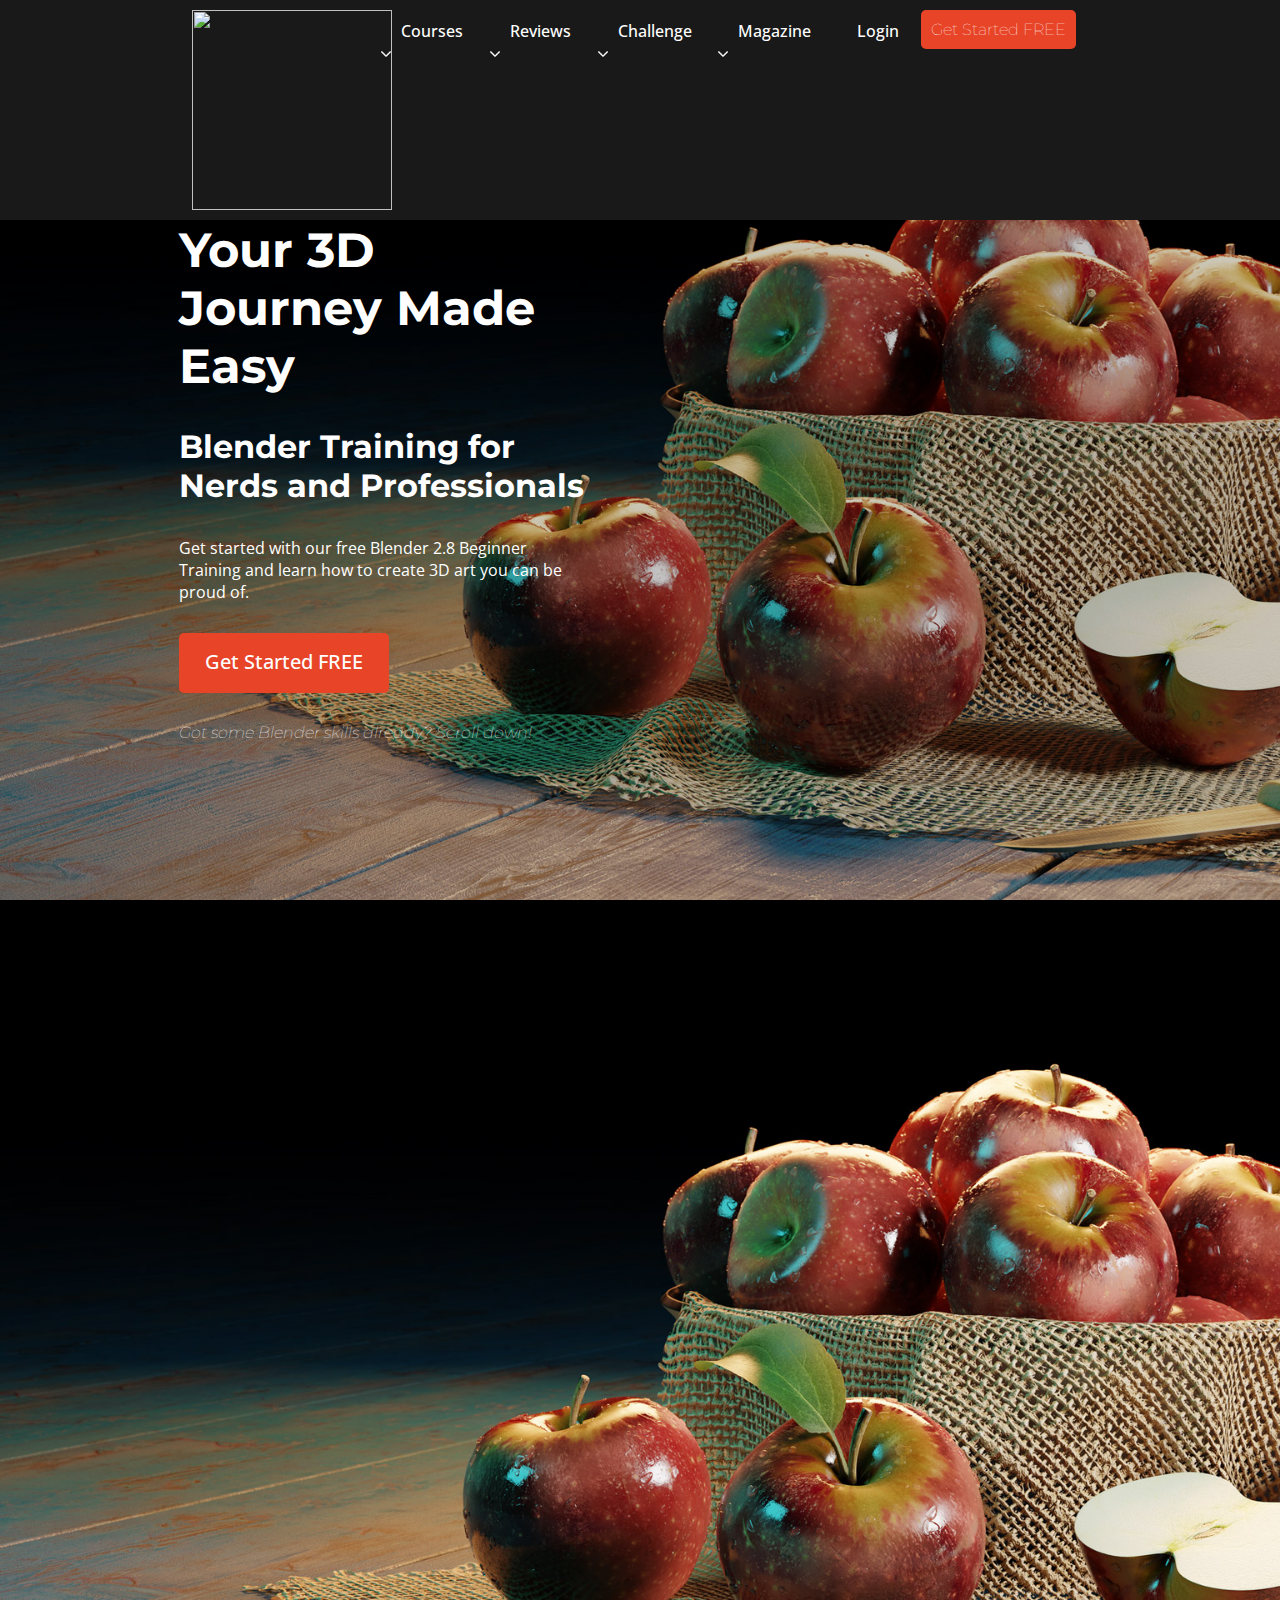
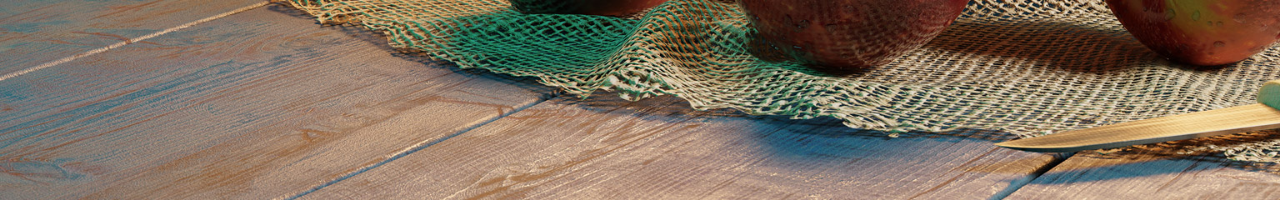
==== index.html @ 48b3b13f "first commit" ====
<html>
    <head>
        <title>webprovjp</title>
        <link href="https://cdn.jsdelivr.net/npm/bootstrap@5.0.0-beta1/dist/css/bootstrap.min.css" rel="stylesheet" integrity="sha384-giJF6kkoqNQ00vy+HMDP7azOuL0xtbfIcaT9wjKHr8RbDVddVHyTfAAsrekwKmP1" crossorigin="anonymous">
        <!-- <link rel="stylesheet" href="path/to/font-awesome/css/font-awesome.min.css"> -->
        <link href="https://fonts.googleapis.com/css2?family=Montserrat:wght@700&display=swap" rel="stylesheet">
        <link rel="stylesheet" href="https://cdnjs.cloudflare.com/ajax/libs/font-awesome/5.15.1/css/all.min.css" integrity="sha512-+4zCK9k+qNFUR5X+cKL9EIR+ZOhtIloNl9GIKS57V1MyNsYpYcUrUeQc9vNfzsWfV28IaLL3i96P9sdNyeRssA==" crossorigin="anonymous" />
        
        <link rel="preconnect" href="https://fonts.gstatic.com">
        <link href="https://fonts.googleapis.com/css2?family=Open+Sans&display=swap" rel="stylesheet">
        <link rel="stylesheet" href="/styles/nav.css">
        <link rel="stylesheet" href="/styles/session.css">

        <link rel="stylesheet" href="/styles/session1.css">
        <link rel="stylesheet" href="/styles/session2.css">
        <link rel="stylesheet" href="/styles/session3.css">
        <link rel="stylesheet" href="/styles/session4.css">
        <link rel="stylesheet" href="/styles/session5.css">
        <link rel="stylesheet" href="/styles/session6.css">
        <link rel="stylesheet" href="/styles/session7.css">
        <link rel="stylesheet" href="/styles/footer.css">
    </head>
    <body>
        <div class="root">
            <div class="root-nav">
                <div class="nav">
                    <div class="nav-left">
                        <a class="logo-link">
                            <img class="logo-img" src="https://cgboost.com/wp-content/uploads/2019/01/cropped-190106_CGBoost_CI_logo_color.png" /> 
                        </a>
                    </div>
                    <div class="nav-middle">
                        <div class="menu">
                            <ul class="menu-list">
                                <li>
                                    <a>
                                        <span>Courses</span>
                                        <span>
                                            <img class="down-arrow-img" src ="./image/down-arrow.png" />
                                        </span>
                                    </a>
                                    <ul class="sub-menu">
                                        <li><a>All Courses</a></li>
                                        <li><a>Free Blender Beginners Course</a></li>
                                        <li><a>Blender Launch Pad</a></li>
                                        <li><a>Substance Painter Launch Pad</a></li>
                                        <li><a>Master 3D Sculping in Blender</a></li>
                                        <li><a>CG Career Booster</a></li>
                                        <li><a>Friends of CG Boost</a></li>
                                    </ul>
                                </li>
                                <li>
                                    <a>
                                        <span>Reviews</span>
                                        <img class="down-arrow-img" src ="./image/down-arrow.png" />
                                    </a>
                                    <ul class="sub-menu">
                                        <li><a>Testimonials</a></li>
                                        <li><a>Student Results</a></li>
                                    </ul>
                                </li>
                                <li>
                                    <a>
                                        <span>Challenge </span>
                                        <img class="down-arrow-img" src ="./image/down-arrow.png" />
                                    </a>
                                    <ul class="sub-menu">
                                        <li><a>Now Live!</a></li>
                                        <li><a>All Challenges</a></li>
                                        <li><a>Hall of Fame</a></li>
                                    </ul>
                                </li>
                                <li>
                                    <a>
                                        <span>Magazine</span>
                                        <img class="down-arrow-img" src ="./image/down-arrow.png" />
                                    </a>
                                    <ul class="sub-menu">
                                        <li><a>Tutorials</a></li>
                                        <li><a>Reviews</a></li>
                                        <li><a>Interviews</a></li>
                                        <li><a>Advice</a></li>
                                        <li><a>News</a></li>
                                    </ul>
                                </li>
                                <li>
                                    <a>Login</a>
                                </li>
                            </ul>
                        </div>
                    </div>
                    <div class="nav-right">
                        <div>
                            <a class="nav-right-txt">Get Started FREE</a>
                        </div>
                    </div>
                </div>
            </div>
            <div class="tempSpace"></div>
            <div class="session1">
                <div class="background-session"></div>
                <div class="session-container">
                    <div class="content content-left">
                        <div class="content-title">
                            <h1 class="content-text">Your 3D Journey Made Easy</h1>
                            <h3 class="content-text">Blender Training for Nerds and Professionals</h3>
                        </div>
                        
                        <div class="content-description">
                            <p>
                                Get started with our free Blender 2.8 Beginner Training and learn how to create 3D art you can be proud of.
                            </p>
                        </div>
                        <div class="content-button">
                            <div class="background-button">
                                <p>Get Started FREE</p>
                            </div>
                        </div>
                        <div>
                            <p style="color:white"><em>Got some Blender skills already? Scroll down!</em></p>
                           
                        </div>
                    </div>
                    <div class="content content-right"></div>
                </div>
                <div class="element-scroll-down">
                    <div>
                        <a href="#session-to-link">
                            <i class="fa fa-angle-double-down" aria-hidden="true"></i>
                        </a>
                    </div>
                </div>

             





            </div>
            <div class="session1" id="session-to-link">
                
            </div>
            <div class="session3">
                
            </div>
            <div class="session4">
                
            </div>
            <div class="session5">
                
            </div>
            <div class="session6">
                
            </div>
            <div class="session7">
                
            </div>
            <div class="footer">

            </div>
        </div>
    </body>
</html>
---- styles/nav.css ----
body {
    background: black;
    font-family: "Montserrat", sans-serif;
    font-weight: 100;
    margin: 0;
    padding: 0;
}
*, ::after, ::before {
    box-sizing: unset;
}
.root-nav{
    position: fixed;
    width: 100%;
    background: #191919;
    z-index: 2;

}
.nav {
    padding: 10px 100px;
    display: flex;
    width: 70%;
    margin: auto;
    position: sticky;
    left: 0;
    top: 0;
    background: #191919;
}
.nav-left {
    width: 20%;
}
.nav-middle {
    width: 60%;
}
.nav-right {
    padding-top: 10px;
    width: 20%;
    color: #ffffff;
    text-align: center;
}
.menu-list {
    position: relative;
    padding: 0;
    width: 100%;
    line-height: normal;
    display: flex;
    -webkit-tap-highlight-color: rgba(0,0,0,0);
    margin: 10px;
    justify-content: center;
}
.menu-list > li {
    list-style: none;
    margin: 0;
    padding: 0;
    -webkit-tap-highlight-color: rgba(0,0,0,0);
    
}
.menu-list > li > a {
    font-family: 'Open Sans', sans-serif;
    color: #ffffff !important;
    padding: 10px 20px;
    font-size: 16px;
    font-weight: 500;
    justify-content: center;
}
.sub-menu {
    visibility: hidden;
    transition: visibility 0s, opacity .6s linear;
    /* display: none; */
    opacity: 0;
    position: absolute;
    padding: 0;
    margin-top: 9px;
    background: white;
}
.menu-list > li:hover > a {
    
    transition:  .6s;
    background: #E84427;
    cursor: pointer;
}
.menu-list >li:hover > .sub-menu {
    visibility: visible;
    opacity: 1;
    /* display: block; */
}
.sub-menu > li {
    list-style: none;
    margin: 0;
    padding: 0;
}
.sub-menu > li > a {
    padding: 20px;
    font-size: 16px;
    font-weight: 100;
    color: #191919;
    line-height: 40px;
}
.sub-menu > li:hover {
    background: #E84427;
    cursor: pointer;
    transition: .6s;
}
.logo-img {
    width: 200px;
}
.down-arrow-img {
    width: 10px;
    height: 10px;
}
.nav-right-txt {
    padding: 10px;
    background: #E84427;
    text-decoration: unset;
    border-radius: 5px;
    color: white;
}
---- styles/session.css ----
.session-container{
    height: 100%;
    width: 80%;
    margin: auto;
    display: flex;
}
.content{
    width: 40%;
    height: 80%;
    margin: auto;
    
    /* background-color: red;
    border: black solid 1px; */
}
.content-text{
    color: white;
    text-align: left;
}
.content-title{
    margin-top: 10%;
}
.content-title h1 {
    font-size: 3em;
    font-weight: bold;
    font-family: "Montserrat", sans-serif;

}
.content-title h3 {
    font-size: 2em;
    /* font-weight: 900; */
    font-family: "Montserrat", sans-serif;
}
.content-description{
    color: white;
    font-family: 'Open Sans', sans-serif;
    font-weight: 400;
}
.content-left{
    height: 60%;
    margin: auto;
    z-index: 1;
}
.content-button .background-button{
    background-color: #e84427;
    width: 200px;
    height: 50px;
    border-radius: 5px;
    margin: 30px 0;
    cursor: pointer;
    
    padding: 5px;
}
.content-button .background-button p{
    text-align: center;
    color: white;
    font-family: 'Open Sans', sans-serif;
    font-weight: 500;
    margin: auto;
    padding: 10px;
    font-size: 20px;
}
.content-description{
    margin: 20px 0;
}
.content-button .background-button:hover{
    background-color: white;
    transition: .5s ease;
}
.content-button .background-button:hover p{
    color: black;
    transition: .5s ease;
}
.element-scroll-down{
    /* background-color: black; */
    height: 60px;
    width: 100%;
    position: absolute;
    bottom: 0;
    /* /* margin: auto; */
}
.element-scroll-down div{
  
    width: 40px;
    margin: auto;
}
.element-scroll-down div a{
  
    display: block;
    font-size: 40;
    text-align: center;
}
.element-scroll-down div a i{
    color: rgb(187, 187, 187);
}
.element-scroll-down div a:hover i{
    color: rgb(129, 129, 129);
    transition: ease .2s;
    transform: scale(1.3);
}
---- styles/session1.css ----
.session1 {
    position: relative;
    margin: 0;
    padding: 0;
    width: 100%;
    height: 100%;
    background-image: url("../image/apples.jpg");
    background-size: cover ;
    background-position: center;
}
.background-session{
    position: absolute;
    width: 100%;
    height: 100%;
    /* background-image: url("../image/apples.jpg"); */
    background-color: black;
    opacity: 0.2;
}
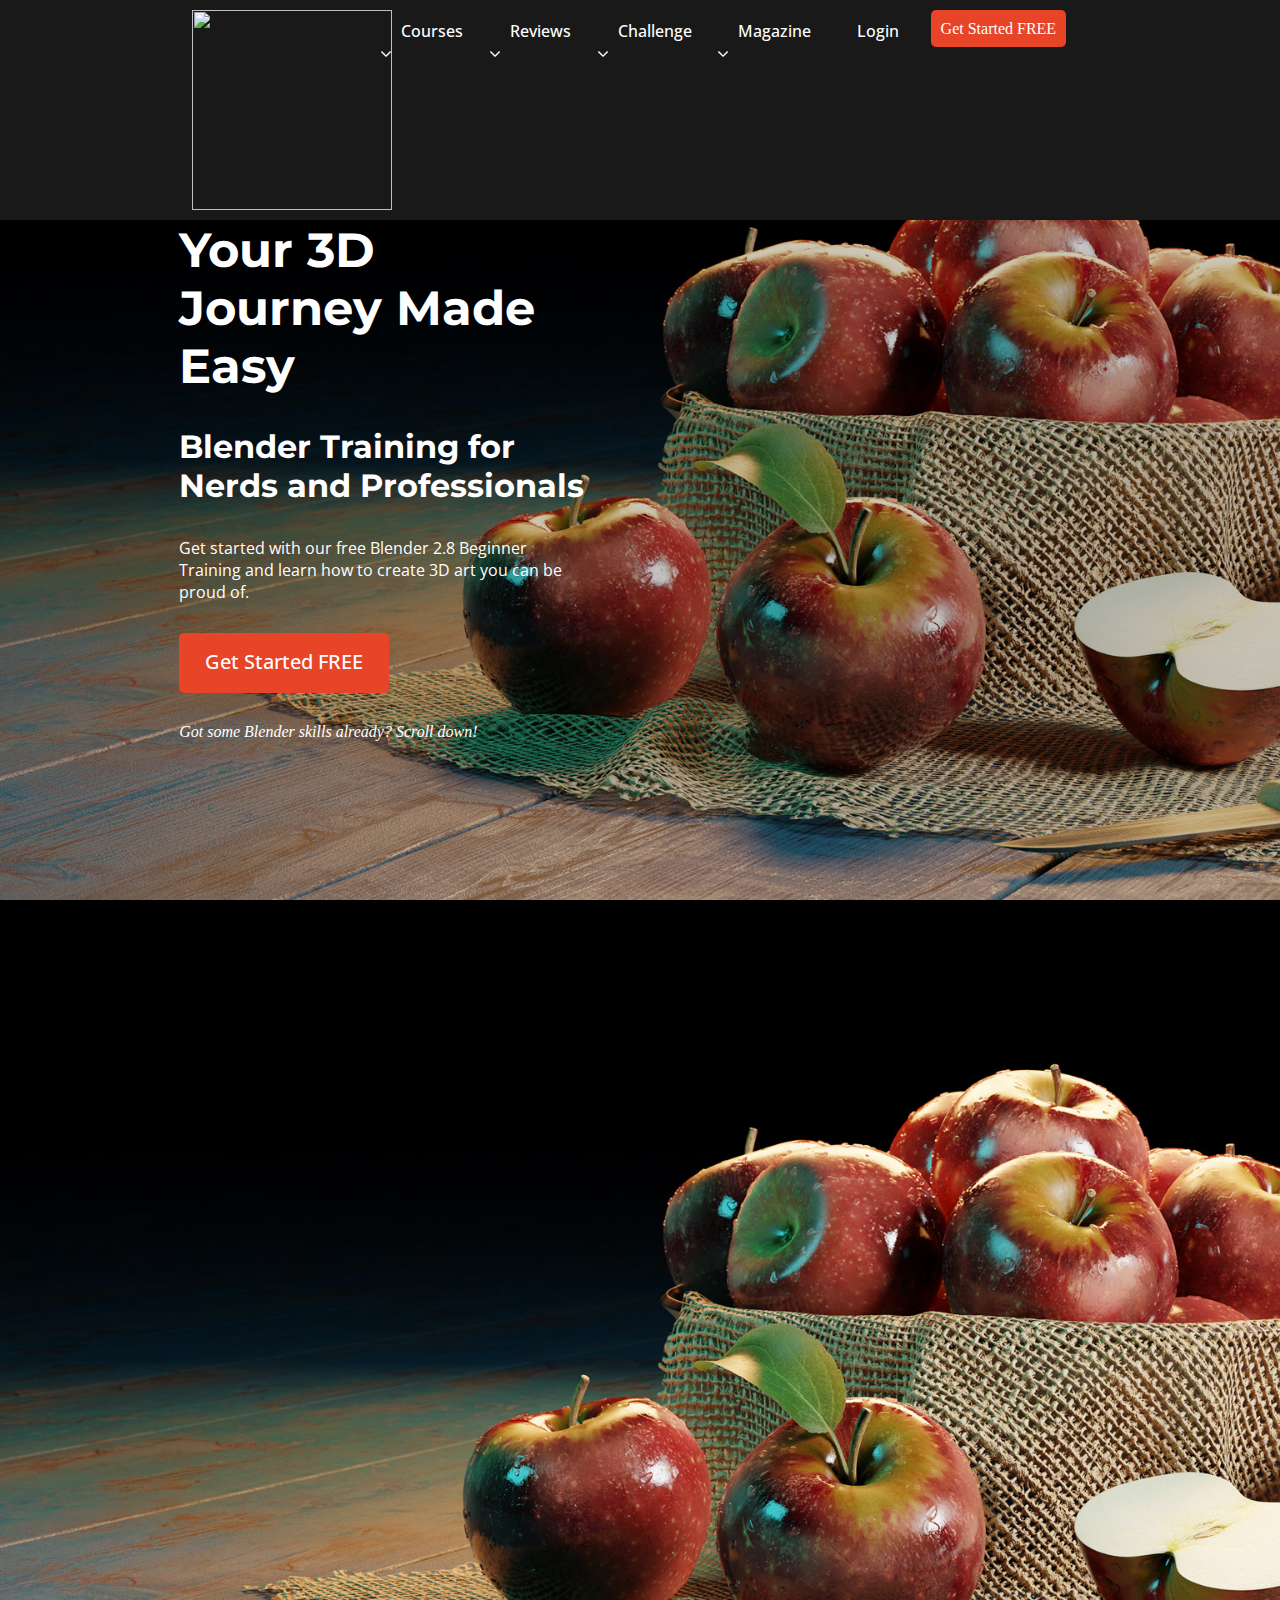
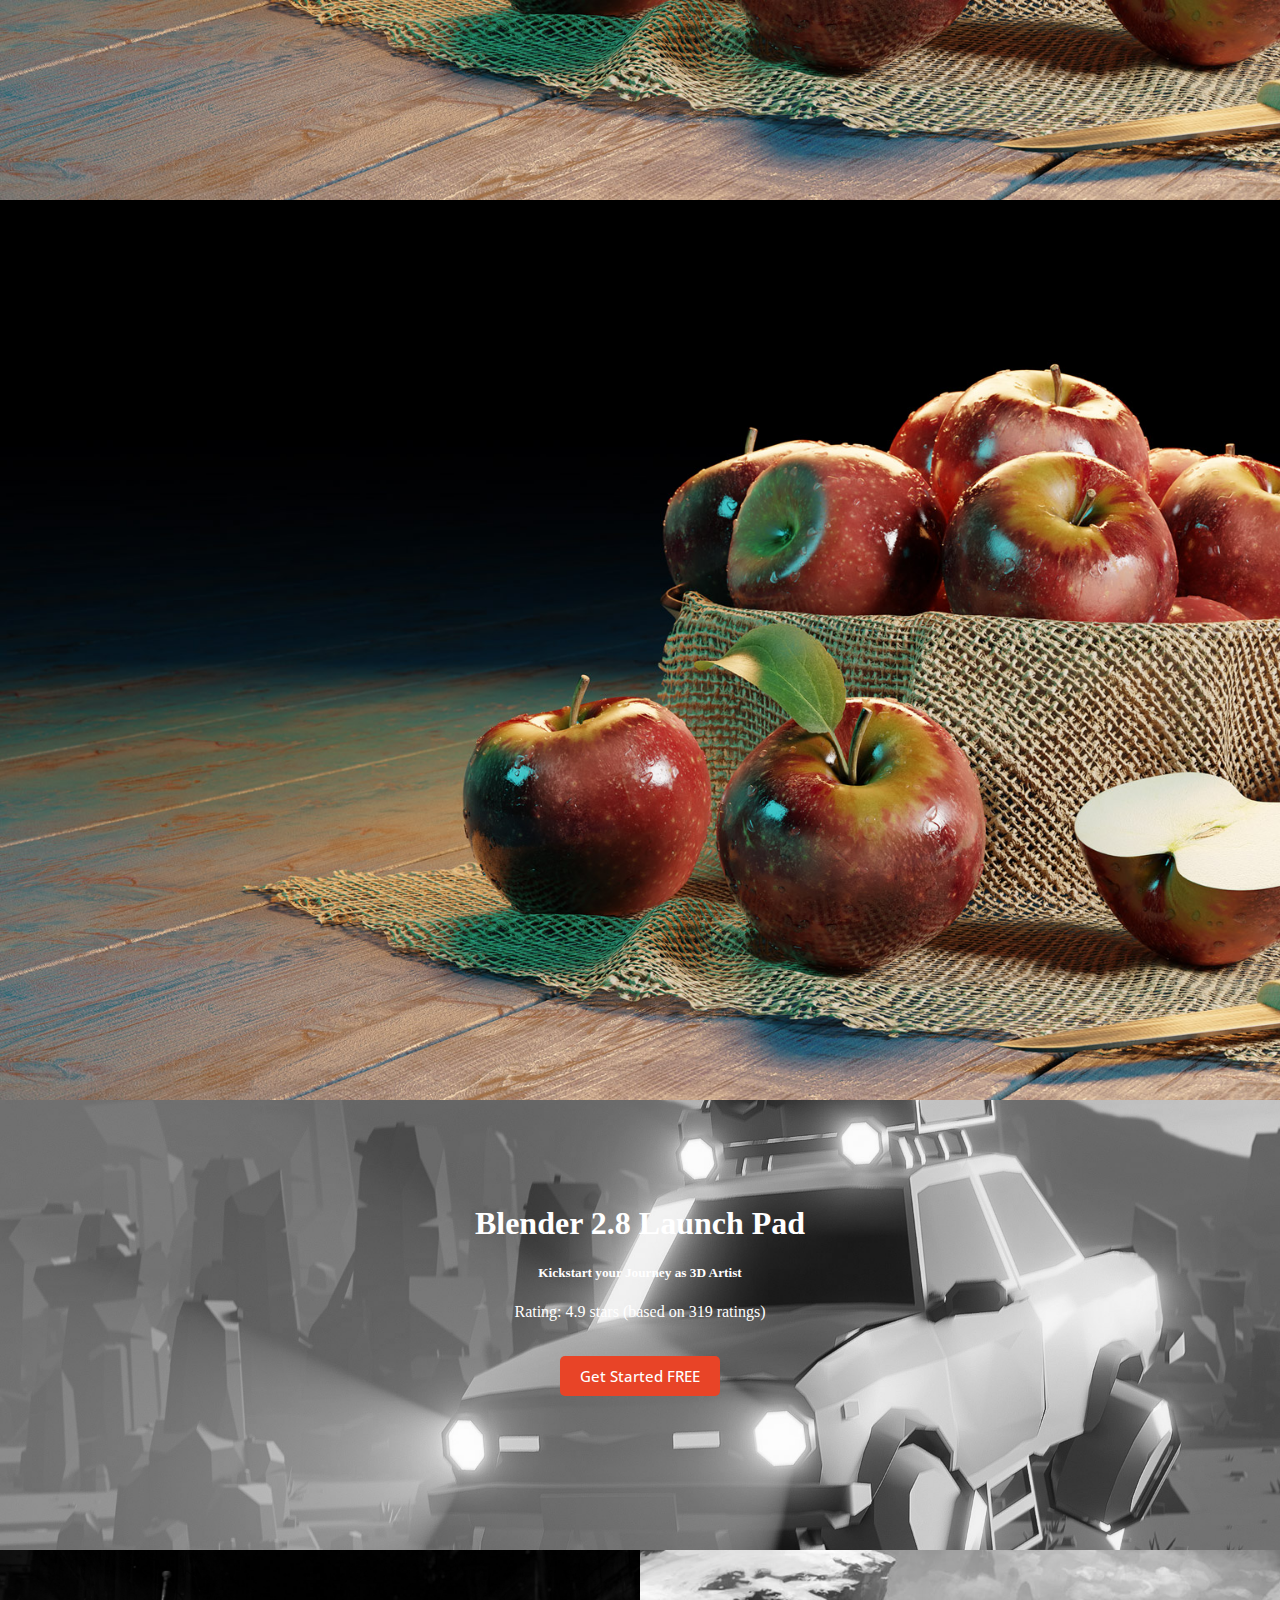
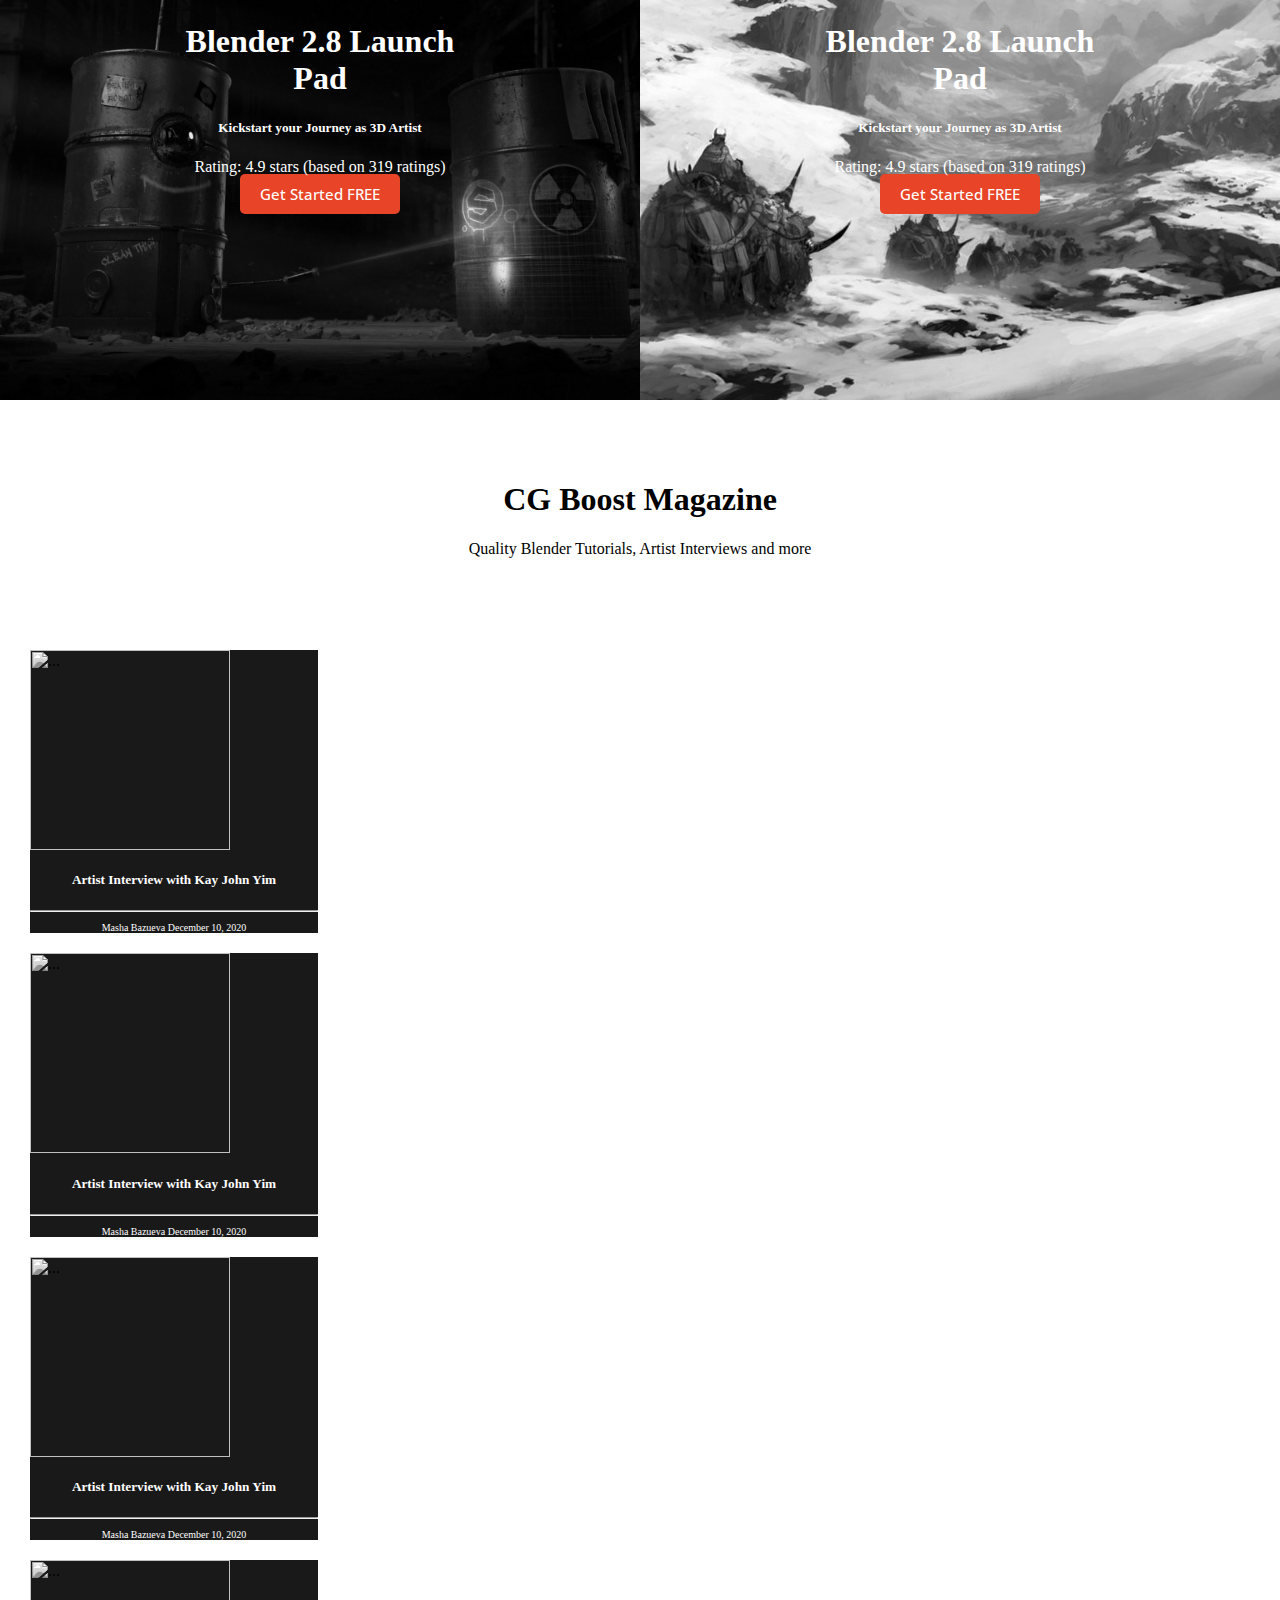
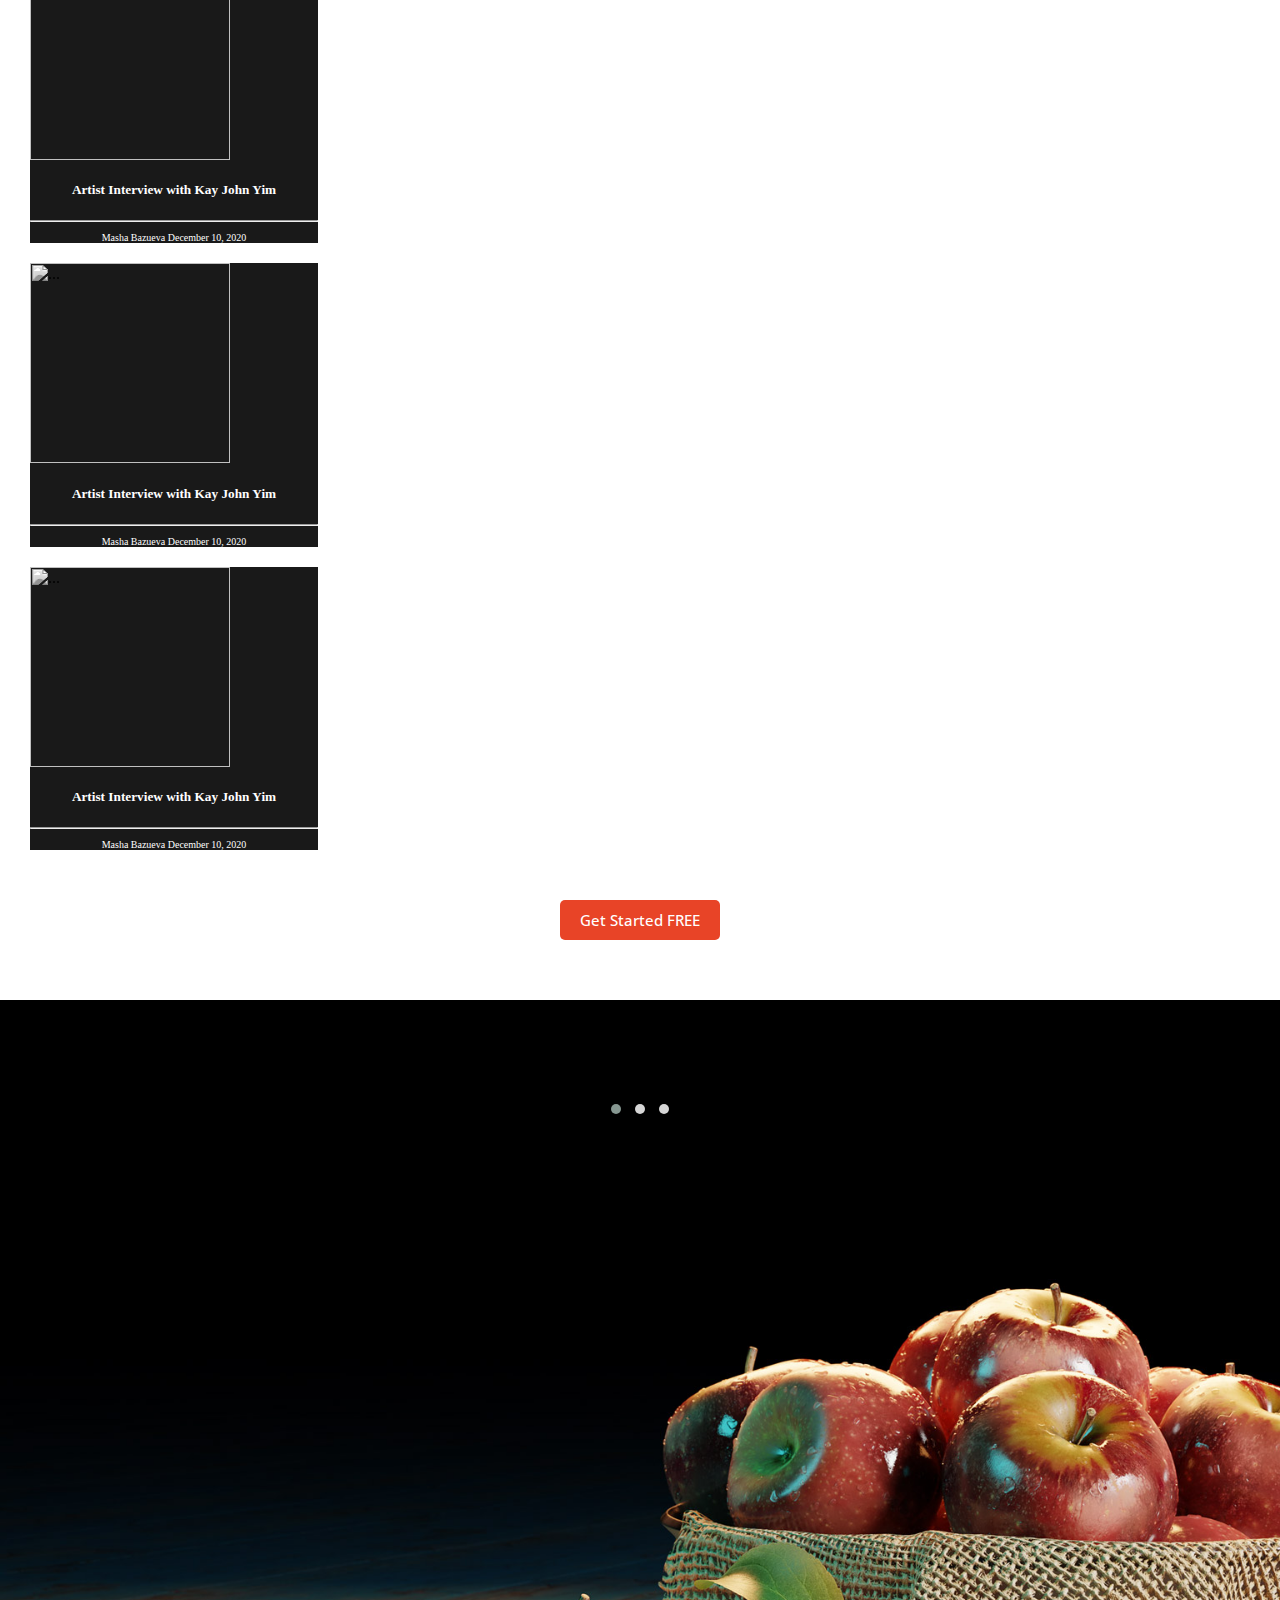
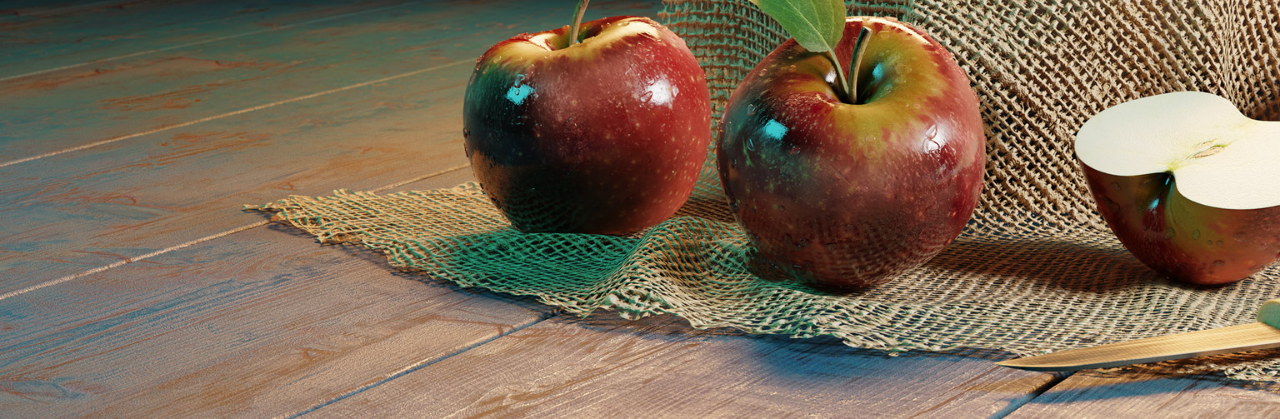
==== commit f07ea9b1: "ss4 5" ====
--- a/index.html
+++ b/index.html
@@ -8,6 +8,11 @@
         
         <link rel="preconnect" href="https://fonts.gstatic.com">
         <link href="https://fonts.googleapis.com/css2?family=Open+Sans&display=swap" rel="stylesheet">
+        
+        <!-- <link rel="stylesheet" href="./owlcarousel/owl.carousel.min.css"> -->
+        <!-- <link rel="stylesheet" href="./owlcarousel/owl.theme.default.min.css"> -->
+        <link rel="stylesheet" href="https://cdnjs.cloudflare.com/ajax/libs/OwlCarousel2/2.3.4/assets/owl.carousel.css" integrity="sha512-UTNP5BXLIptsaj5WdKFrkFov94lDx+eBvbKyoe1YAfjeRPC+gT5kyZ10kOHCfNZqEui1sxmqvodNUx3KbuYI/A==" crossorigin="anonymous" />
+        <link rel="stylesheet" href="https://cdnjs.cloudflare.com/ajax/libs/OwlCarousel2/2.3.4/assets/owl.theme.default.css" integrity="sha512-OTcub78R3msOCtY3Tc6FzeDJ8N9qvQn1Ph49ou13xgA9VsH9+LRxoFU6EqLhW4+PKRfU+/HReXmSZXHEkpYoOA==" crossorigin="anonymous" />
         <link rel="stylesheet" href="/styles/nav.css">
         <link rel="stylesheet" href="/styles/session.css">
 
@@ -130,35 +135,211 @@
                         </a>
                     </div>
                 </div>
-
-             
-
-
-
-
-
-            </div>
+            </div>
+          </div>
             <div class="session1" id="session-to-link">
                 
             </div>
-            <div class="session3">
+            <div class="session1">
                 
             </div>
             <div class="session4">
+                <div class="session4-one">
+                    <div class="content-session4">
+                        <div class="child session4-content">
+                            <div class="session4-background session4-background-one"></div>
+                            <div class="box-content-session4">
+                                <div class="session4-container">
+                                    <div class="session4-text">
+                                        <h1>Blender 2.8 Launch Pad</h1>
+                                        <h5>Kickstart your Journey as 3D Artist</h5>
+                                        <p>Rating:  4.9 stars (based on 319 ratings)</p>
+                                    </div>
+                                    <div class="content-button session4-button">
+                                        <div class="background-button">
+                                            <p>Get Started FREE</p>
+                                        </div>
+                                    </div>
+                                </div>
+                            </div>
+                        </div>
+                    </div>
+                </div>
+                <div class="session4-two">
+                    <div class="session4-two-content session4-two-left">
+                        <div class="content-session4">
+                            <div class="child session4-content">
+                                <div class="session4-background session4-background-two"></div>
+                                <div class="box-content-session4">
+                                    <div class="session4-container">
+                                        <div class="session4-text">
+                                            <h1>Blender 2.8 Launch Pad</h1>
+                                            <h5>Kickstart your Journey as 3D Artist</h5>
+                                            <p>Rating:  4.9 stars (based on 319 ratings)</p>
+                                        </div>
+                                        <div class="content-button session4-button">
+                                            <div class="background-button">
+                                                <p>Get Started FREE</p>
+                                            </div>
+                                        </div>
+                                    </div>
+                                </div>
+                            </div>
+                        </div>
+                    </div>
+                    <div class="session4-two-content session4-two-right">
+                        <div class="content-session4">
+                            <div class="child session4-content">
+                                <div class="session4-background session4-background-three"></div>
+                                <div class="box-content-session4">
+                                    <div class="session4-container">
+                                        <div class="session4-text">
+                                            <h1>Blender 2.8 Launch Pad</h1>
+                                            <h5>Kickstart your Journey as 3D Artist</h5>
+                                            <p>Rating:  4.9 stars (based on 319 ratings)</p>
+                                        </div>
+                                        <div class="content-button session4-button">
+                                            <div class="background-button">
+                                                <p>Get Started FREE</p>
+                                            </div>
+                                        </div>
+                                    </div>
+                                </div>
+                            </div>
+                        </div>
+                    </div>
+
+                </div>
+            </div>
+            <div class="session5">
+                <div class="session5-container">
+                    <div class="session5-content-one">
+                        <div class="content">
+                            <h1>CG Boost Magazine</h1>
+                            <p>Quality Blender Tutorials, Artist Interviews and more</p>
+                        </div>
+                    </div>
+                    <div class="session5-content-two">
+                        <div class="container">
+                            <div class="row">
+                              <div class="col-sm">
+                                <div class="card card-session5" style="width: 18rem;">
+                                    <img src="https://cgboost.com/wp-content/uploads/2020/11/Ozana-Nemcanin_final-768x432.jpg" class="card-img-top" alt="...">
+                                    <div class="card-body">
+                                        <h5>Artist Interview with Kay John Yim</h5>
+                                        <hr>
+                                        <p class="card-text">Masha Bazueva  December 10, 2020</p>
+                                    </div>
+                                </div>
+                              </div>
+                              <div class="col-sm">
+                                <div class="card card-session5" style="width: 18rem;">
+                                    <img src="https://cgboost.com/wp-content/uploads/2020/11/Ozana-Nemcanin_final-768x432.jpg" class="card-img-top" alt="...">
+                                    <div class="card-body">
+                                        <h5>Artist Interview with Kay John Yim</h5>
+                                        <hr>
+                                        <p class="card-text">Masha Bazueva  December 10, 2020</p>
+                                    </div>
+                                </div>
+                              </div> 
+                              <div class="col-sm">
+                                <div class="card card-session5" style="width: 18rem;">
+                                    <img src="https://cgboost.com/wp-content/uploads/2020/11/01_Kay-John-Yim_header-768x432.jpg" class="card-img-top" alt="...">
+                                    <div class="card-body">
+                                        <h5>Artist Interview with Kay John Yim</h5>
+                                        <hr>
+                                        <p class="card-text">Masha Bazueva  December 10, 2020</p>
+                                    </div>
+                                </div>
+                              </div>
+                            </div>
+                            <div class="row">
+                              <div class="col-sm">
+                                <div class="card card-session5" style="width: 18rem;">
+                                    <img src="https://cgboost.com/wp-content/uploads/2020/09/Felipe-Del-Rio_final-768x432.jpg" class="card-img-top" alt="...">
+                                    <div class="card-body">
+                                        <h5>Artist Interview with Kay John Yim</h5>
+                                        <hr>
+                                        <p class="card-text">Masha Bazueva  December 10, 2020</p>
+                                    </div>
+                                </div>
+                              </div>
+                              <div class="col-sm">
+                                <div class="card card-session5" style="width: 18rem;">
+                                    <img src="https://cgboost.com/wp-content/uploads/2020/10/cgb_6ways_banner_website-1-768x432.jpg" class="card-img-top" alt="...">
+                                    <div class="card-body">
+                                        <h5>Artist Interview with Kay John Yim</h5>
+                                        <hr>
+                                        <p class="card-text">Masha Bazueva  December 10, 2020</p>
+                                    </div>
+                                </div>
+                              </div>
+                              <div class="col-sm">
+                                <div class="card card-session5" style="width: 18rem;">
+                                    <img src="https://cgboost.com/wp-content/uploads/2020/09/Felipe-Del-Rio_final-768x432.jpg" class="card-img-top" alt="...">
+                                    <div class="card-body">
+                                        <h5>Artist Interview with Kay John Yim</h5>
+                                        <hr>
+                                        <p class="card-text">Masha Bazueva  December 10, 2020</p>
+                                    </div>
+                                </div>
+                              </div>
+                            </div>
+                          </div>
+                    </div>
+                    <div class="session5-content-three">
+                        <div class="content-button session4-button">
+                            <div class="background-button background-button-session5">
+                                <p>Get Started FREE</p>
+                            </div>
+                        </div>
+                    </div>
+
+
+                </div>
+            </div>
+            <div class="session6">
+                <div class="owl-carousel owl-theme">
+                    <div class="item"><h4>1</h4></div>
+                    <div class="item"><h4>2</h4></div>
+                    <div class="item"><h4>3</h4></div>
+                    <div class="item"><h4>4</h4></div>
+                    <div class="item"><h4>5</h4></div>
+                    <div class="item"><h4>6</h4></div>
+                    <div class="item"><h4>7</h4></div>
+                    <div class="item"><h4>8</h4></div>
+                    <div class="item"><h4>9</h4></div>
+                    <div class="item"><h4>10</h4></div>
+                    <div class="item"><h4>11</h4></div>
+                    <div class="item"><h4>12</h4></div>
+                </div>
+            </div>
+            <div class="session1">
                 
             </div>
-            <div class="session5">
-                
-            </div>
-            <div class="session6">
-                
-            </div>
-            <div class="session7">
-                
-            </div>
             <div class="footer">
 
             </div>
         </div>
+        <script src="https://ajax.googleapis.com/ajax/libs/jquery/3.5.1/jquery.min.js"></script>
+        <script src="https://cdnjs.cloudflare.com/ajax/libs/OwlCarousel2/2.3.4/owl.carousel.min.js" integrity="sha512-bPs7Ae6pVvhOSiIcyUClR7/q2OAsRiovw4vAkX+zJbw3ShAeeqezq50RIIcIURq7Oa20rW2n2q+fyXBNcU9lrw==" crossorigin="anonymous"></script>
+        <script>
+            $('.owl-carousel').owlCarousel({
+                loop:true,
+                margin:10,
+                nav:true,
+                responsive:{
+                    0:{
+                        items:1
+                    },
+                    600:{
+                        items:3
+                    },
+                    1000:{
+                        items:5
+                    }
+                }
+            })
+        </script>
     </body>
 </html>--- a/styles/nav.css
+++ b/styles/nav.css
@@ -1,6 +1,6 @@
 body {
     background: black;
-    font-family: "Montserrat", sans-serif;
+    /* font-family: "Montserrat", sans-serif; */
     font-weight: 100;
     margin: 0;
     padding: 0;
--- a/styles/session.css
+++ b/styles/session.css
@@ -97,7 +97,155 @@
     transition: ease .2s;
     transform: scale(1.3);
 }
-
-
-
-
+/* Session 4 */
+
+.session4{
+    height: 900px;
+    background-color: white;
+}
+.session4 .session4-one{
+    height: 50%;
+    background-color: coral;
+}
+.content-session4{
+    height: 100%;
+    overflow: hidden;
+    position: relative;
+}
+.session4-background{
+    height: 100%;
+    /* transition: ease .1s; */
+    background-position: center;
+    background-repeat: no-repeat;
+    background-size: cover ;
+
+    -webkit-transform: scale(1);
+	transform: scale(1);
+	-webkit-transition: .5s ease-in-out;
+    transition: .5s ease-in-out;
+    filter: grayscale(100%);
+}
+.session4-background-one{
+    background-image: url("../image/blender_2-8_launch_pad_thumb.jpg");
+}
+.session4-background-two{
+    background-image: url("../image/cgb_splp_teaser_still.jpg");
+}
+.session4-background-three{
+    background-image: url("../image/andreas-rocha-wintertravellersii05_cover2-1024x576.jpg");
+}
+.session4-content{
+    width: 100%;
+    height: 100%;
+ 
+}
+.box-content-session4{
+    position: absolute;
+    top: 0;
+    width: 100%;
+    height: 100%;
+}
+.content-session4:hover .session4-background {
+	-webkit-transform: scale(1.3);
+    transform: scale(1.3);
+    height: 100%;
+    filter: grayscale(0%);
+    transition: .5s ease-in-out;
+}
+.content-session4:hover .session4-container {
+	-webkit-transform: scale(1.05);
+    transform: scale(1.05);
+    /* height: 100%; */
+    /* filter: grayscale(0%); */
+    transition: .5s ease-in-out;
+}
+.session4-container{
+    left: 0;
+    top: 0;
+    right: 0;
+    bottom: 0;
+    height: 90%;
+    width: 50%;
+    margin: auto;
+    padding: 20px;
+    transition: .5s ease-in-out;
+
+}
+.session4-text{
+    color: white;
+    height: 40%;
+    width: 100%;
+    text-align: center;
+    padding-top: 10%;
+    padding-bottom: 10px;
+}
+.session4-button{
+    width: 100%;
+    margin: auto;
+}
+.session4-button .background-button{
+    margin: auto;
+    width: 150px;
+    height: 30px;
+}
+.session4-button .background-button p{
+    font-size: 15px;
+    padding: 5px;
+}
+.session4-two{
+    display: flex;
+    height: 50%;
+}
+.session4-two-content{
+    width: 50%;
+    height: 100%;
+    /* background-color: coral; */
+}
+
+/* session5 */
+.session5{
+    background-color: white;
+}
+.session5-content-two{
+    width: 100%;
+    margin: 20px auto;
+    padding: 10px;
+}
+.card-session5 {
+    margin: 20px;
+    padding: 0px;
+    background-color: #191919;
+}
+.card-session5 .card-body{
+    color: white;
+    text-align: center;
+}
+.card-session5 .card-body .card-text{
+    font-size: 10;
+}
+.card-session5 .card-img-top{
+    height: 200px;
+    filter: grayscale(100%);
+    transition: ease .5s;
+
+}
+.card-session5:hover .card-img-top{
+    height: 200px;
+    filter: grayscale(0%);
+    transition: ease .5s;
+}
+.session5-content-one{
+    text-align: center;
+    height: 200px;
+    width: 100%;
+    /* padding: 40px auto; */
+}
+.session5-content-one .content{
+    padding: 60px;
+}
+.session5-content-three{
+    height: 100px;
+}
+.session5-content-three .content-button:hover .background-button:hover{
+    background-color: silver !important;
+}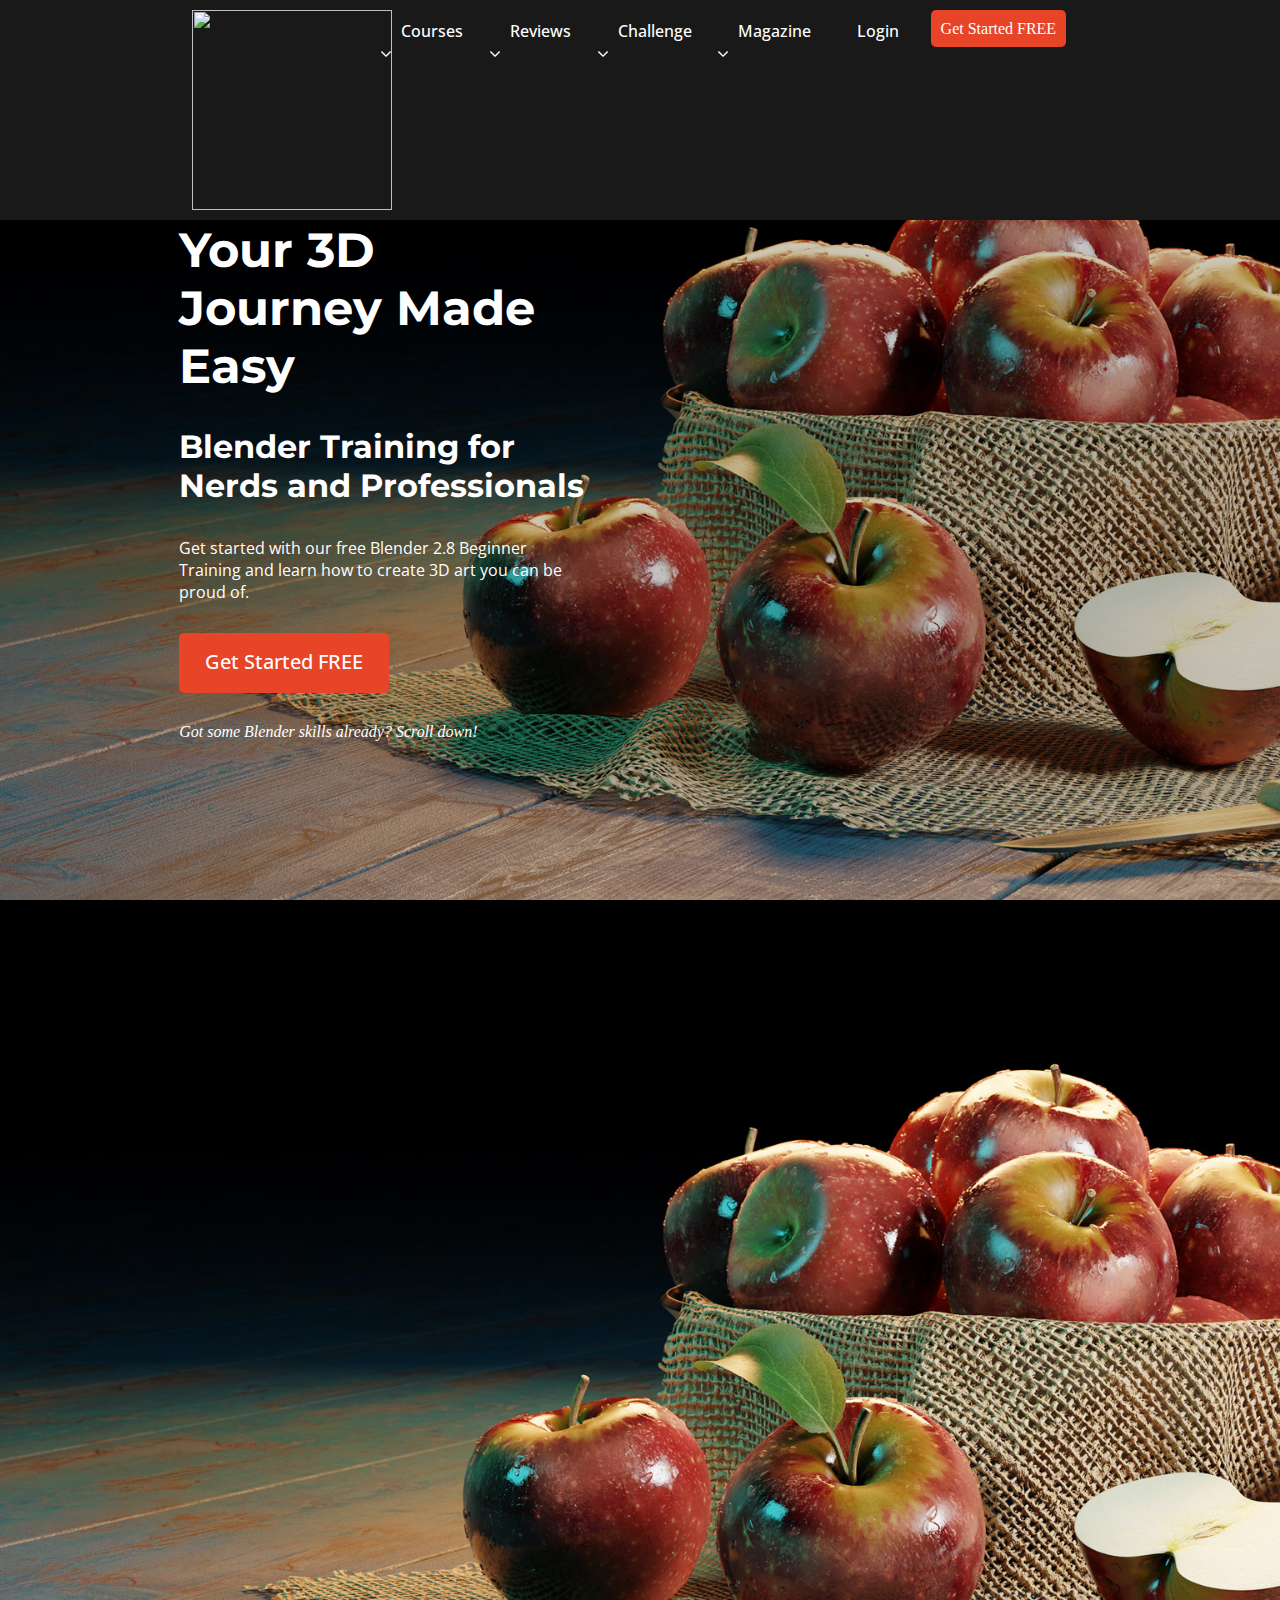
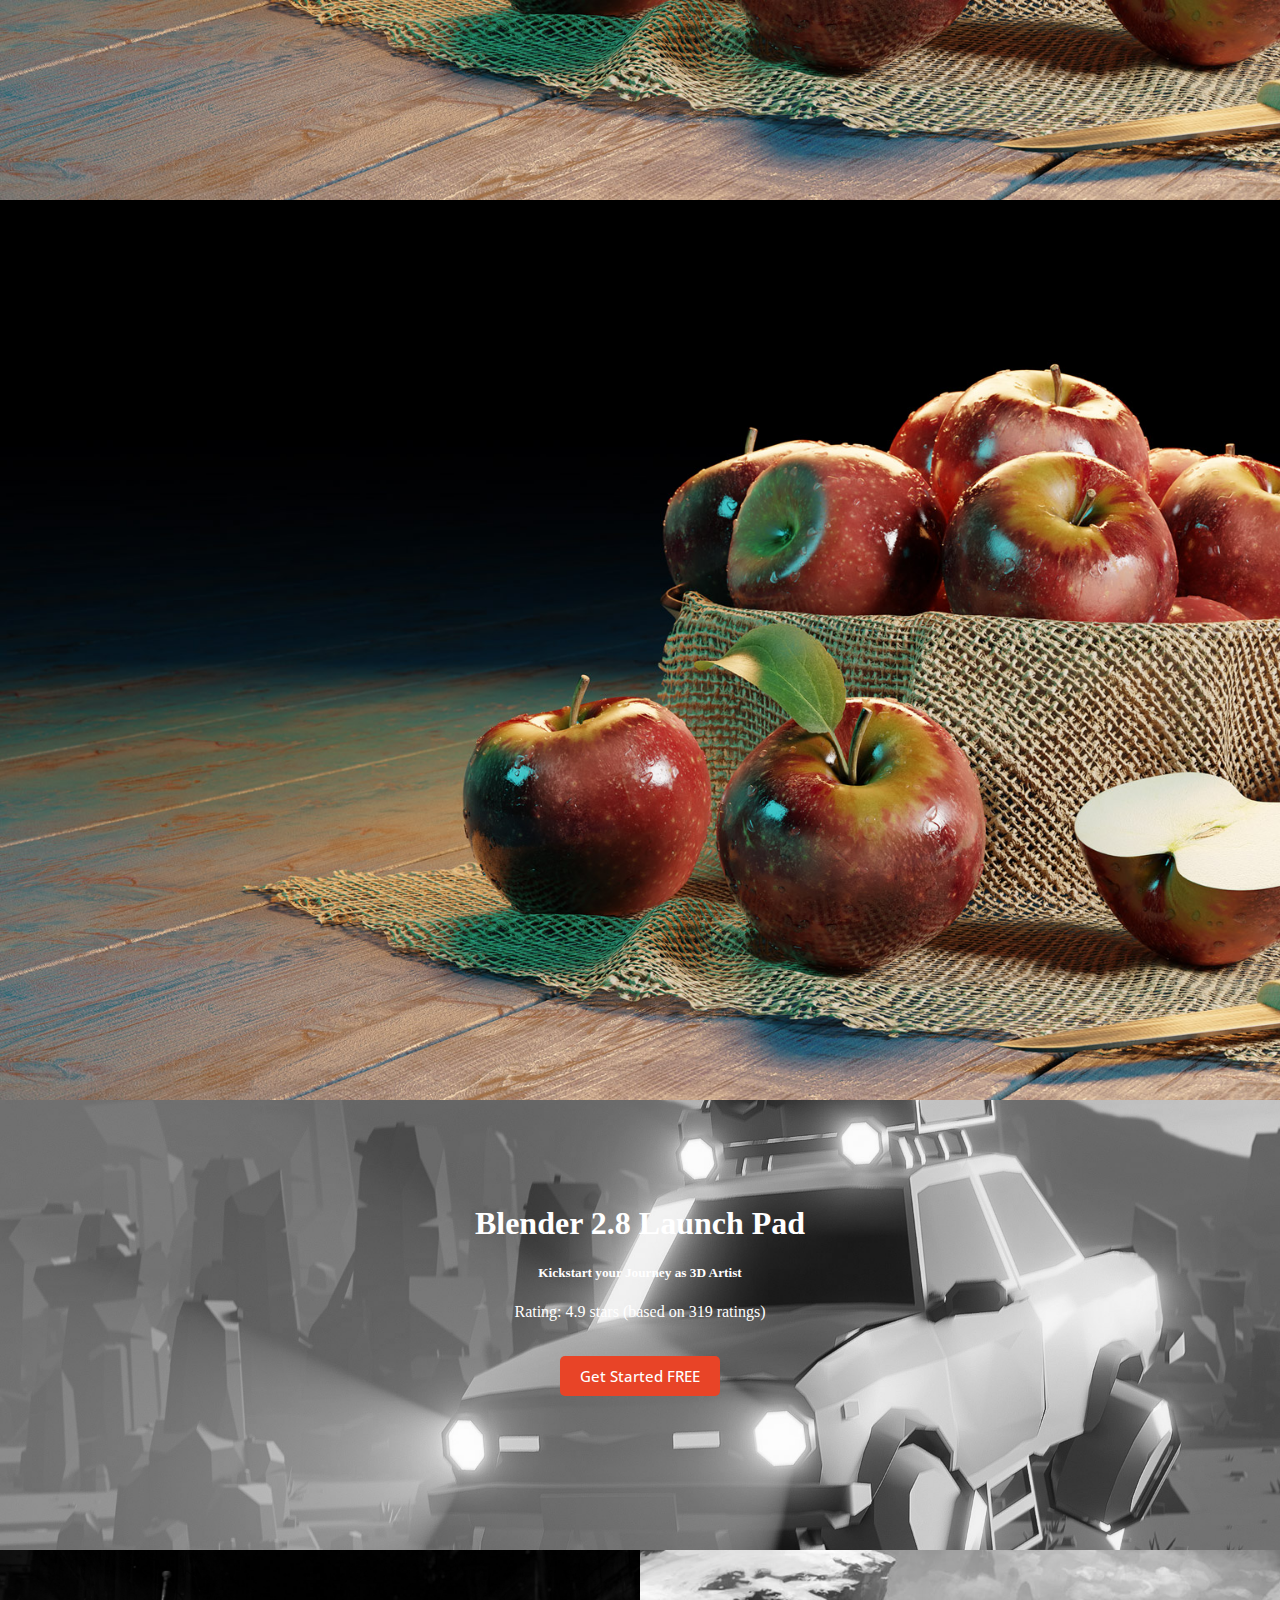
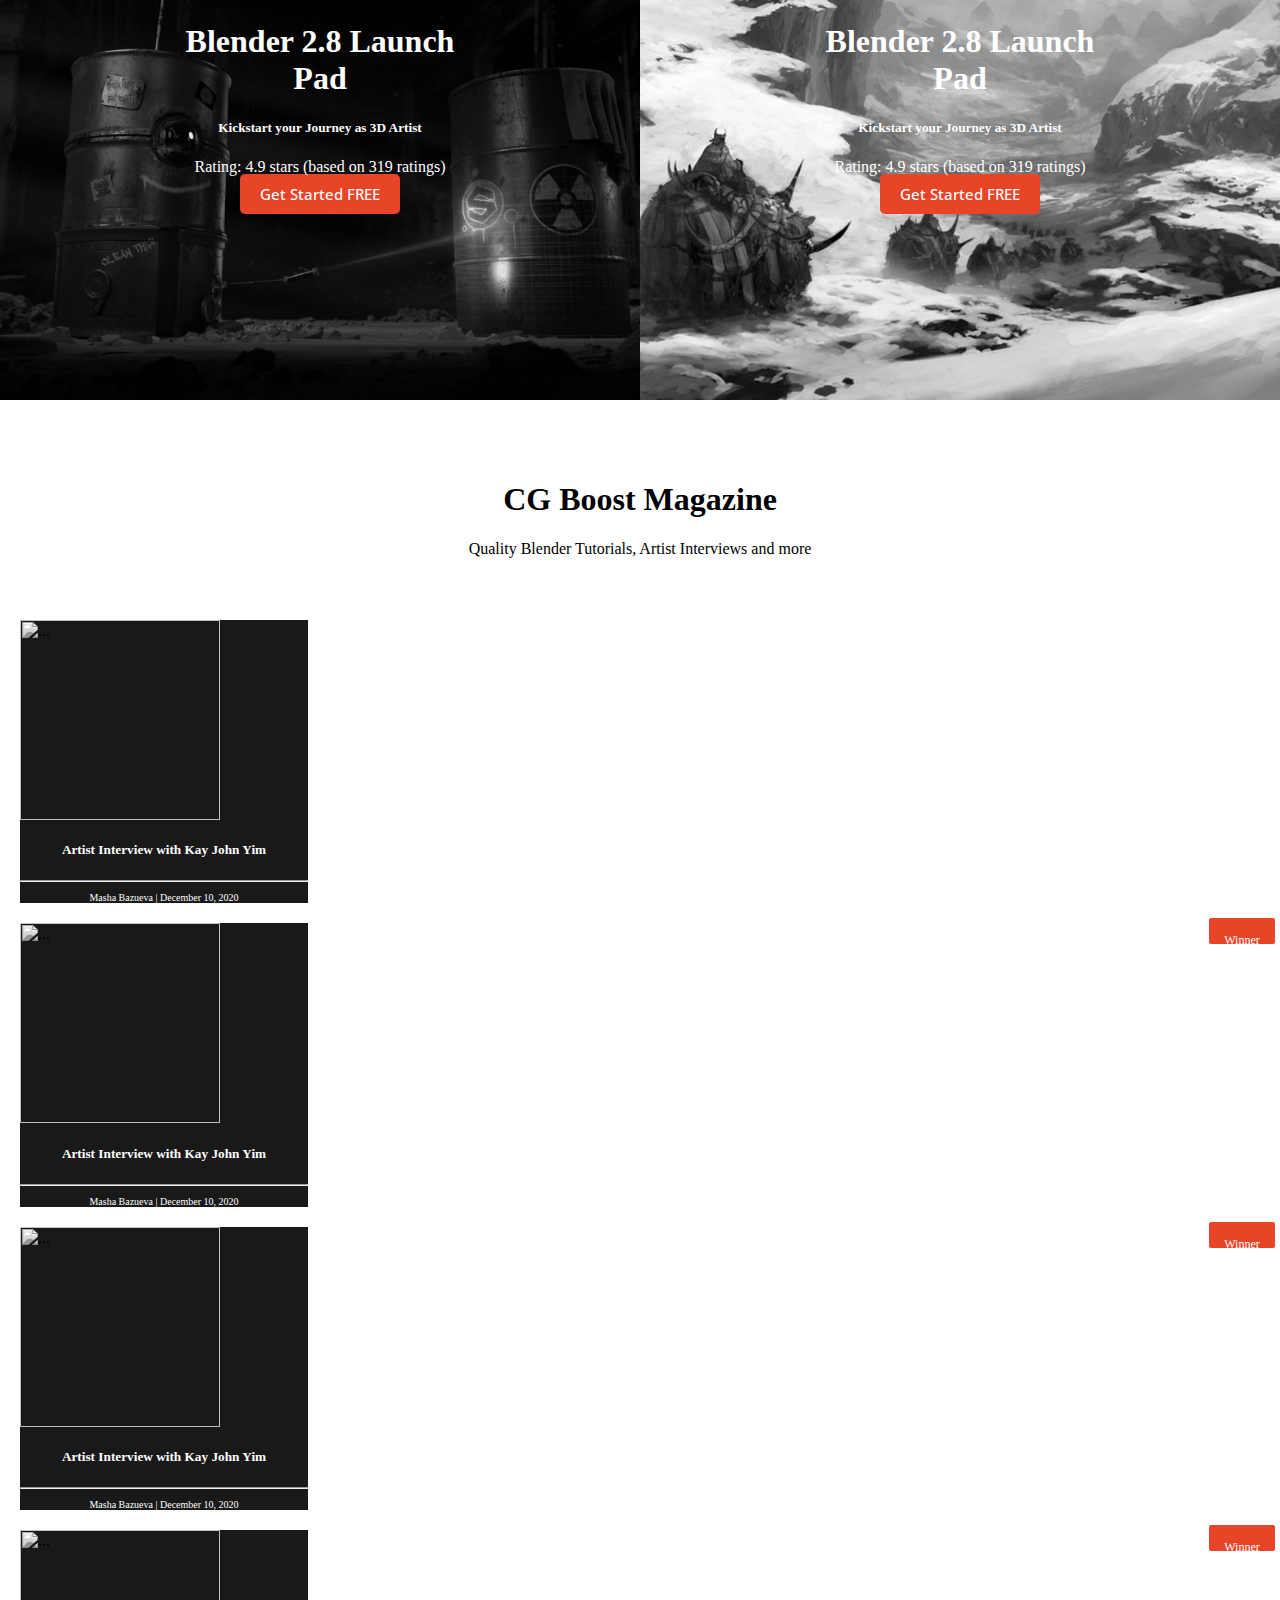
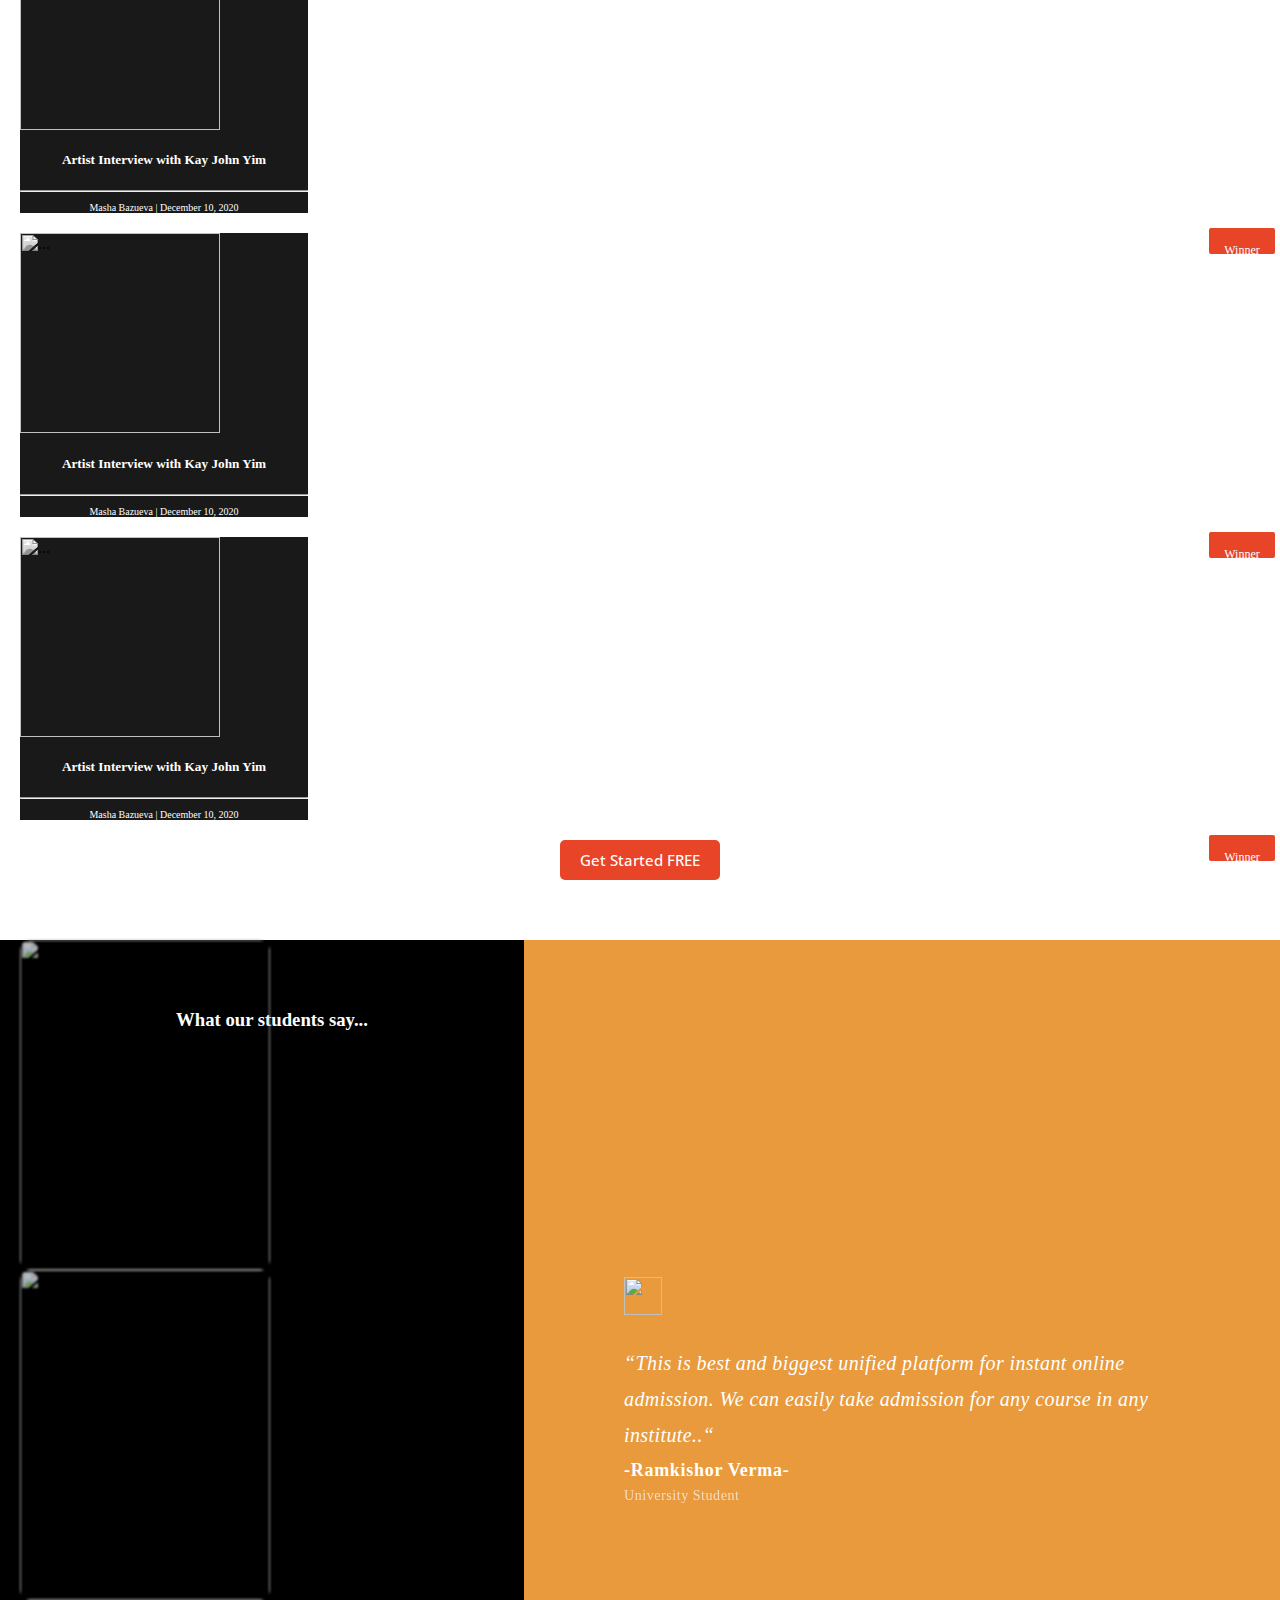
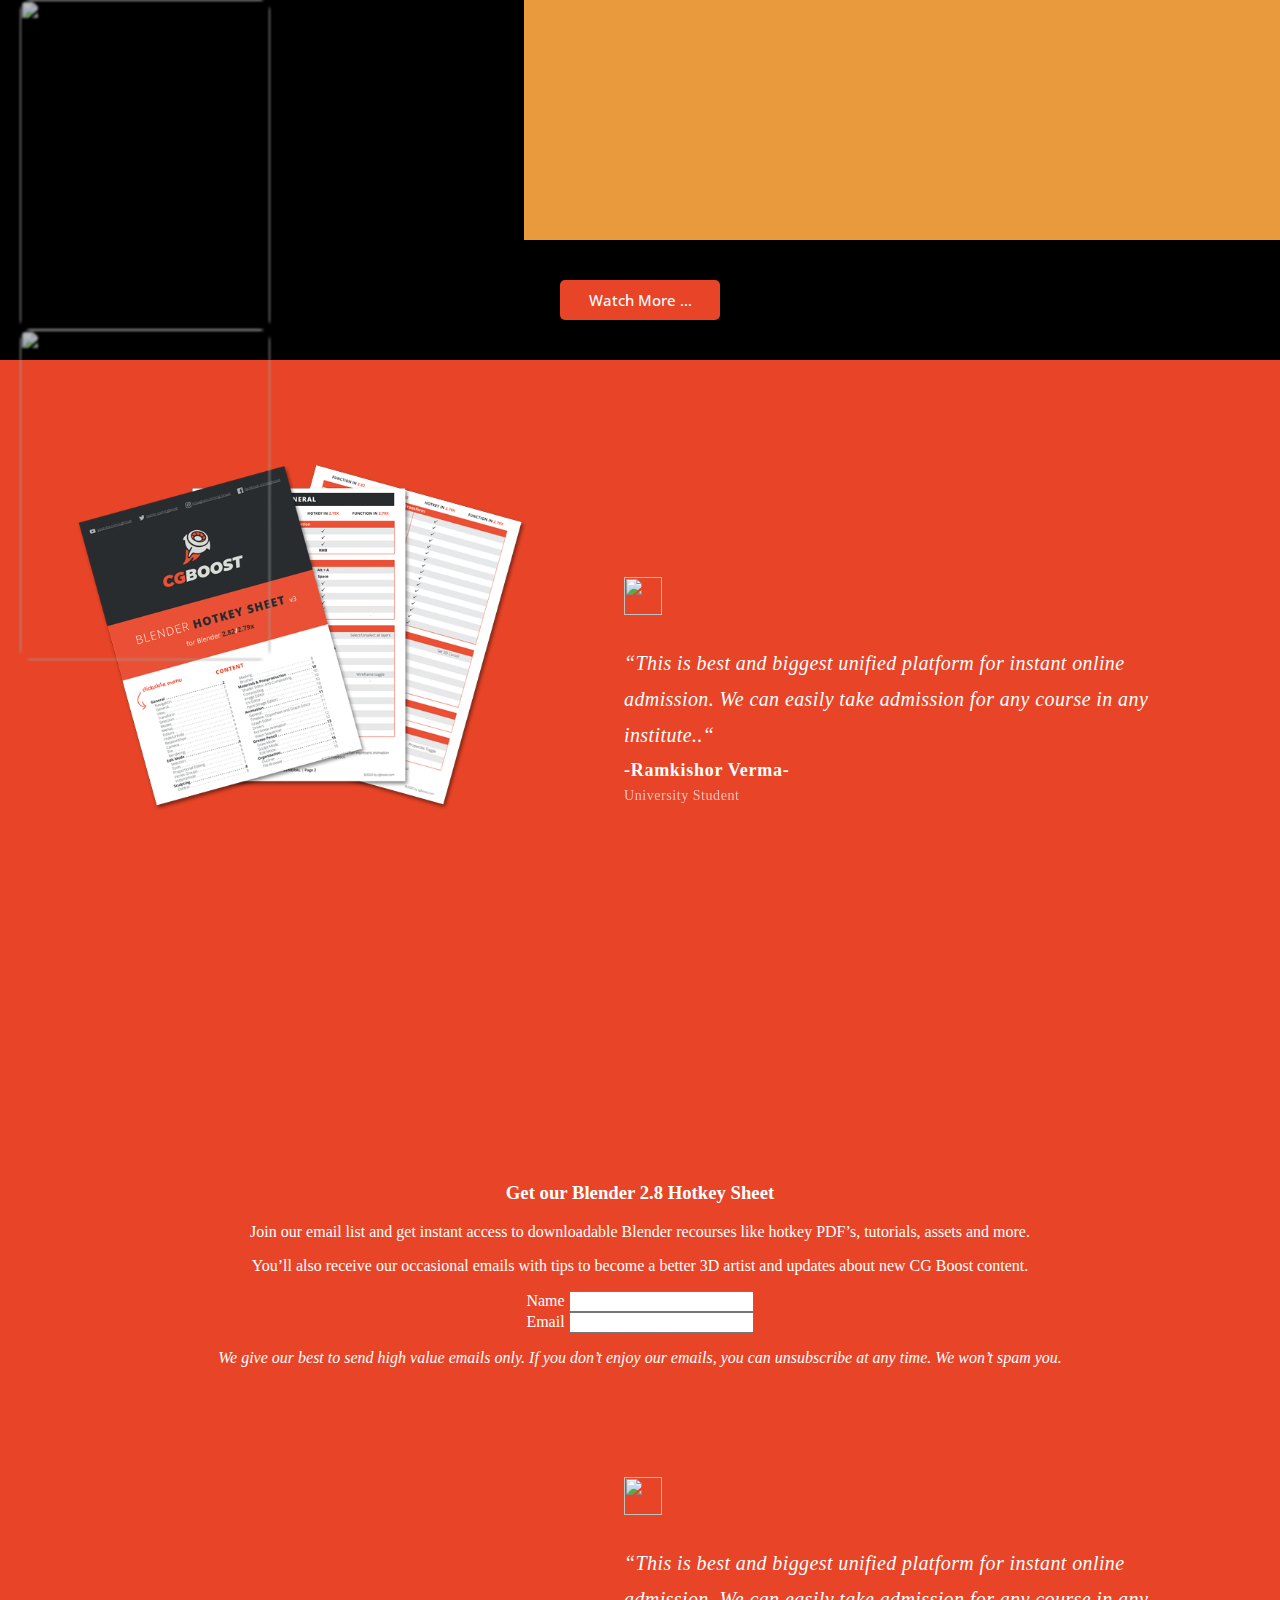
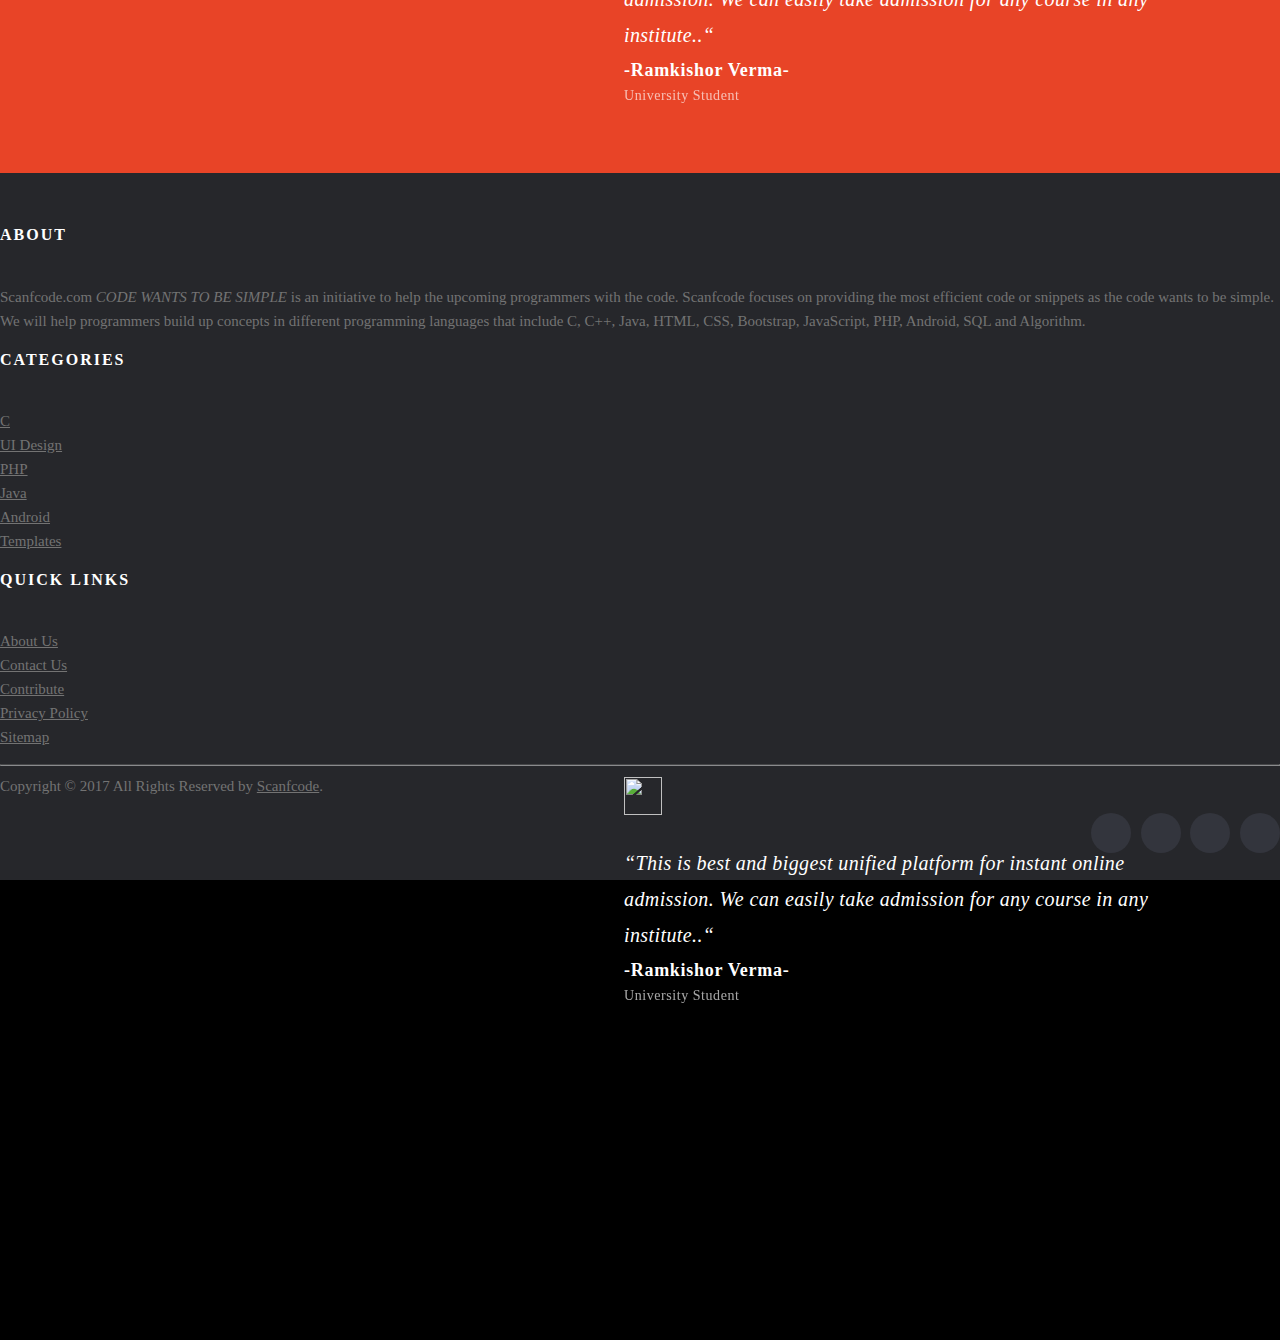
==== commit 9a02c978: "final fuck" ====
--- a/index.html
+++ b/index.html
@@ -8,7 +8,8 @@
         
         <link rel="preconnect" href="https://fonts.gstatic.com">
         <link href="https://fonts.googleapis.com/css2?family=Open+Sans&display=swap" rel="stylesheet">
-        
+        <link href="https://fonts.googleapis.com/css?family=Lato:300,400,700,900&display=swap" rel="stylesheet">
+        <link rel="stylesheet" href="https://md-aqil.github.io/images/swiper.min.css">
         <!-- <link rel="stylesheet" href="./owlcarousel/owl.carousel.min.css"> -->
         <!-- <link rel="stylesheet" href="./owlcarousel/owl.theme.default.min.css"> -->
         <link rel="stylesheet" href="https://cdnjs.cloudflare.com/ajax/libs/OwlCarousel2/2.3.4/assets/owl.carousel.css" integrity="sha512-UTNP5BXLIptsaj5WdKFrkFov94lDx+eBvbKyoe1YAfjeRPC+gT5kyZ10kOHCfNZqEui1sxmqvodNUx3KbuYI/A==" crossorigin="anonymous" />
@@ -224,21 +225,33 @@
                             <div class="row">
                               <div class="col-sm">
                                 <div class="card card-session5" style="width: 18rem;">
+
                                     <img src="https://cgboost.com/wp-content/uploads/2020/11/Ozana-Nemcanin_final-768x432.jpg" class="card-img-top" alt="...">
                                     <div class="card-body">
                                         <h5>Artist Interview with Kay John Yim</h5>
                                         <hr>
-                                        <p class="card-text">Masha Bazueva  December 10, 2020</p>
+                                        <p class="card-text">Masha Bazueva | December 10, 2020</p>
+                                    </div>
+                                    <div class="card-post">
+                                        <div>
+                                            <p class="content-card-post">Winner</p>
+                                        </div>
                                     </div>
                                 </div>
                               </div>
                               <div class="col-sm">
                                 <div class="card card-session5" style="width: 18rem;">
+                                   
                                     <img src="https://cgboost.com/wp-content/uploads/2020/11/Ozana-Nemcanin_final-768x432.jpg" class="card-img-top" alt="...">
                                     <div class="card-body">
                                         <h5>Artist Interview with Kay John Yim</h5>
                                         <hr>
-                                        <p class="card-text">Masha Bazueva  December 10, 2020</p>
+                                        <p class="card-text">Masha Bazueva | December 10, 2020</p>
+                                    </div>
+                                    <div class="card-post">
+                                        <div>
+                                            <p class="content-card-post">Winner</p>
+                                        </div>
                                     </div>
                                 </div>
                               </div> 
@@ -248,7 +261,12 @@
                                     <div class="card-body">
                                         <h5>Artist Interview with Kay John Yim</h5>
                                         <hr>
-                                        <p class="card-text">Masha Bazueva  December 10, 2020</p>
+                                        <p class="card-text">Masha Bazueva | December 10, 2020</p>
+                                    </div>
+                                    <div class="card-post">
+                                        <div>
+                                            <p class="content-card-post">Winner</p>
+                                        </div>
                                     </div>
                                 </div>
                               </div>
@@ -260,7 +278,12 @@
                                     <div class="card-body">
                                         <h5>Artist Interview with Kay John Yim</h5>
                                         <hr>
-                                        <p class="card-text">Masha Bazueva  December 10, 2020</p>
+                                        <p class="card-text">Masha Bazueva | December 10, 2020</p>
+                                    </div>
+                                    <div class="card-post">
+                                        <div>
+                                            <p class="content-card-post">Winner</p>
+                                        </div>
                                     </div>
                                 </div>
                               </div>
@@ -270,7 +293,12 @@
                                     <div class="card-body">
                                         <h5>Artist Interview with Kay John Yim</h5>
                                         <hr>
-                                        <p class="card-text">Masha Bazueva  December 10, 2020</p>
+                                        <p class="card-text">Masha Bazueva | December 10, 2020</p>
+                                    </div>
+                                    <div class="card-post">
+                                        <div>
+                                            <p class="content-card-post">Winner</p>
+                                        </div>
                                     </div>
                                 </div>
                               </div>
@@ -280,7 +308,12 @@
                                     <div class="card-body">
                                         <h5>Artist Interview with Kay John Yim</h5>
                                         <hr>
-                                        <p class="card-text">Masha Bazueva  December 10, 2020</p>
+                                        <p class="card-text">Masha Bazueva | December 10, 2020</p>
+                                    </div>
+                                    <div class="card-post">
+                                        <div>
+                                            <p class="content-card-post">Winner</p>
+                                        </div>
                                     </div>
                                 </div>
                               </div>
@@ -299,7 +332,7 @@
                 </div>
             </div>
             <div class="session6">
-                <div class="owl-carousel owl-theme">
+                <!-- <div class="owl-carousel owl-theme">
                     <div class="item"><h4>1</h4></div>
                     <div class="item"><h4>2</h4></div>
                     <div class="item"><h4>3</h4></div>
@@ -312,17 +345,211 @@
                     <div class="item"><h4>10</h4></div>
                     <div class="item"><h4>11</h4></div>
                     <div class="item"><h4>12</h4></div>
-                </div>
-            </div>
-            <div class="session1">
-                
+                </div> -->
+                <section class="spacer">
+			
+                    <div class="testimonial-section">
+                        
+                        <div class="testi-user-img">
+                            <div class="content-title-session6">
+                                <h3>What our students say...</h3>
+                            </div>
+                           
+                            <div class="swiper-container gallery-thumbs">
+                                <div class="swiper-wrapper">
+                                        <div class="swiper-slide">
+                                            <img class="u3" src="https://md-aqil.github.io/images/2091127763_1_1_1.jpg" alt="">
+                                        </div>
+                                        <div class="swiper-slide">
+                                            <img class="u1" src="https://md-aqil.github.io/images/beautiful-beauty-face-2657838.jpg" alt="">
+                                        </div>
+                                        <div class="swiper-slide">
+                                            <img class="u2" src="https://md-aqil.github.io/images/attractive-beautiful-beauty-1986684.jpg" alt="">
+                                        </div>
+                            
+                                        <div class="swiper-slide">
+                                            <img class="u4" src="https://md-aqil.github.io/images/beautiful-beauty-face-2657838.jpg" alt="">
+                                        </div>
+                                </div>
+                            </div>
+                           
+                        </div>
+                        
+                        <div class="user-saying">
+                              <div class="swiper-container testimonial">
+                                      <!-- Additional required wrapper -->
+                                      <div class="swiper-wrapper ">
+                                          <!-- Slides -->
+                                          <div class="swiper-slide">
+                                              <div class="quote">
+                                                      <img class="quote-icon" src="https://md-aqil.github.io/images/quote.png" alt="">
+                                                  <p>
+                                                          “This is best and biggest unified platform
+                                                  for instant online admission. We can easily
+                                                  take admission for any course in any institute..“
+                                                  </p>
+                                                  <div class="name">-Ramkishor Verma-</div>
+                                                  <div class="designation">University Student</div>
+                                                  
+                                              </div>
+                                          </div>
+                                          <div class="swiper-slide">
+                                              <div class="quote">
+                                                    <img class="quote-icon" src="https://md-aqil.github.io/images/quote.png" alt="">
+                                                
+                                                  <p>
+                                                          “This is best and biggest unified platform
+                                                  for instant online admission. We can easily
+                                                  take admission for any course in any institute..“
+                                                  </p>
+                                                  <div class="name">-Ramkishor Verma-</div>
+                                                  <div class="designation">University Student</div>
+                                                  
+                                              </div>
+                                          </div>
+                                          <div class="swiper-slide">
+                                              <div class="quote">
+                                                    <img class="quote-icon" src="https://md-aqil.github.io/images/quote.png" alt="">
+                                                      
+                                                  <p>
+                                                          “This is best and biggest unified platform
+                                                  for instant online admission. We can easily
+                                                  take admission for any course in any institute..“
+                                                  </p>
+                                                  <div class="name">-Ramkishor Verma-</div>
+                                                  <div class="designation">University Student</div>
+                                                  
+                                              </div>
+                                          </div>
+                                          <div class="swiper-slide">
+                                                  <div class="quote">
+                                                        <img class="quote-icon" src="https://md-aqil.github.io/images/quote.png" alt="">
+                                                     
+                                                      <p>
+                                                              “This is best and biggest unified platform
+                                                      for instant online admission. We can easily
+                                                      take admission for any course in any institute..“
+                                                      </p>
+                                                      <div class="name">-Ramkishor Verma-</div>
+                                                      <div class="designation">University Student</div>
+                                                      
+                                                  </div>
+                                              </div>
+                                          
+                                      </div>
+                                      <!-- If we need pagination -->
+                                      <div class="swiper-pagination swiper-pagination-white"></div>
+                                  </div>
+                        </div>
+                    </div>
+                </section>
+                                
+                <div class="content-button session4-button">
+                    <div class="background-button background-button-session6">
+                        <p>Watch More ...</p>
+                    </div>
+                </div>
+
+
+
+            </div>
+            <div class="session7">
+                <div class="session7-container">
+                    <div class="container">
+                        <div class="row">
+                        <div class="col-sm">
+                            <div class="session7-image">
+                                <img src="./image/2020_03_10_blender_hotkey_sheet_pages_thumb_small.png" alt="" srcset="">
+                            </div>
+                        </div>
+                        <div class="col-sm">
+                            <div class="session7-content">
+                                <div class="session7-content-container">
+                                    <h3>Get our Blender 2.8 Hotkey Sheet</h3>
+                                    <p>
+                                        <strong>Join our email list and get instant access to downloadable Blender recourses like hotkey PDF’s, tutorials, assets and more.</strong>
+                                        <!-- <p</p> -->
+                                    </p>
+                                    
+                                    <p>You’ll also receive our occasional emails with tips to become a better 3D artist and updates about new CG Boost content.</p>
+                                    <div class="session7-input">
+                                        <div class="input-group input-group-sm mb-3">
+                                            <span class="input-group-text" id="inputGroup-sizing-sm">Name</span>
+                                            <input type="text" class="form-control" aria-label="Sizing example input" aria-describedby="inputGroup-sizing-sm">
+                                          </div>
+                                          <div class="input-group input-group-sm mb-3">
+                                            <span class="input-group-text" id="inputGroup-sizing-sm">Email</span>
+                                            <input type="text" class="form-control" aria-label="Sizing example input" aria-describedby="inputGroup-sizing-sm">
+                                          </div>
+                                    </div>
+                                    <p><em>We give our best to send high value emails only. If you don’t enjoy our emails, you can unsubscribe at any time. We won’t spam you.</em></p>
+                                </div>
+                            </div>
+                        </div>
+                        </div>
+                    </div>
+                </div>
             </div>
             <div class="footer">
-
+                <footer class="site-footer">
+                    <div class="container">
+                      <div class="row">
+                        <div class="col-sm-12 col-md-6">
+                          <h6>About</h6>
+                          <p class="text-justify">Scanfcode.com <i>CODE WANTS TO BE SIMPLE </i> is an initiative  to help the upcoming programmers with the code. Scanfcode focuses on providing the most efficient code or snippets as the code wants to be simple. We will help programmers build up concepts in different programming languages that include C, C++, Java, HTML, CSS, Bootstrap, JavaScript, PHP, Android, SQL and Algorithm.</p>
+                        </div>
+              
+                        <div class="col-xs-6 col-md-3">
+                          <h6>Categories</h6>
+                          <ul class="footer-links">
+                            <li><a href="http://scanfcode.com/category/c-language/">C</a></li>
+                            <li><a href="http://scanfcode.com/category/front-end-development/">UI Design</a></li>
+                            <li><a href="http://scanfcode.com/category/back-end-development/">PHP</a></li>
+                            <li><a href="http://scanfcode.com/category/java-programming-language/">Java</a></li>
+                            <li><a href="http://scanfcode.com/category/android/">Android</a></li>
+                            <li><a href="http://scanfcode.com/category/templates/">Templates</a></li>
+                          </ul>
+                        </div>
+              
+                        <div class="col-xs-6 col-md-3">
+                          <h6>Quick Links</h6>
+                          <ul class="footer-links">
+                            <li><a href="http://scanfcode.com/about/">About Us</a></li>
+                            <li><a href="http://scanfcode.com/contact/">Contact Us</a></li>
+                            <li><a href="http://scanfcode.com/contribute-at-scanfcode/">Contribute</a></li>
+                            <li><a href="http://scanfcode.com/privacy-policy/">Privacy Policy</a></li>
+                            <li><a href="http://scanfcode.com/sitemap/">Sitemap</a></li>
+                          </ul>
+                        </div>
+                      </div>
+                      <hr>
+                    </div>
+                    <div class="container">
+                      <div class="row">
+                        <div class="col">
+                          <p class="copyright-text">Copyright &copy; 2017 All Rights Reserved by 
+                       <a href="#">Scanfcode</a>.
+                          </p>
+                        </div>
+              
+                        <div class="col">
+                          <ul class="social-icons">
+                            <li><a class="facebook" href="#"><i class="fab fa-facebook"></i></a></li>
+                            <li><a class="twitter" href="#"><i class="fab fa-twitter"></i></a></li>
+                            <li><a class="dribbble" href="#"><i class="fab fa-dribbble"></i></a></li>
+                            <li><a class="linkedin" href="#"><i class="fab fa-linkedin"></i></a></li>   
+                            <!-- <i class="fab fa-facebook"></i> -->
+                          </ul>
+                        </div>
+                      </div>
+                    </div>
+              </footer>
             </div>
         </div>
         <script src="https://ajax.googleapis.com/ajax/libs/jquery/3.5.1/jquery.min.js"></script>
         <script src="https://cdnjs.cloudflare.com/ajax/libs/OwlCarousel2/2.3.4/owl.carousel.min.js" integrity="sha512-bPs7Ae6pVvhOSiIcyUClR7/q2OAsRiovw4vAkX+zJbw3ShAeeqezq50RIIcIURq7Oa20rW2n2q+fyXBNcU9lrw==" crossorigin="anonymous"></script>
+        <script src="https://md-aqil.github.io/images/swiper.min.js"></script>
+
         <script>
             $('.owl-carousel').owlCarousel({
                 loop:true,
@@ -340,6 +567,48 @@
                     }
                 }
             })
+            var galleryThumbs = new Swiper('.gallery-thumbs', {
+            effect: 'coverflow',
+            grabCursor: true,
+            centeredSlides: true,
+            slidesPerView: '2',
+            // coverflowEffect: {
+            //   rotate: 50,
+            //   stretch: 0,
+            //   depth: 100,
+            //   modifier: 1,
+            //   slideShadows : true,
+            // },
+            
+            coverflowEffect: {
+                rotate: 0,
+                stretch: 0,
+                depth: 50,
+                modifier: 6,
+                slideShadows : false,
+            },
+            
+        });
+        
+        
+        var galleryTop = new Swiper('.swiper-container.testimonial', {
+            speed: 400,
+            spaceBetween: 50,
+            autoplay: {
+            delay: 3000,
+            disableOnInteraction: false,
+            },
+            direction: 'vertical',
+            pagination: {
+            clickable: true,
+            el: '.swiper-pagination',
+            type: 'bullets',
+            },
+            thumbs: {
+                swiper: galleryThumbs
+            }
+        });
+        
         </script>
     </body>
 </html>--- a/styles/session.css
+++ b/styles/session.css
@@ -112,6 +112,7 @@
     overflow: hidden;
     position: relative;
 }
+
 .session4-background{
     height: 100%;
     /* transition: ease .1s; */
@@ -203,13 +204,26 @@
 }
 
 /* session5 */
+.card-post{
+    position: absolute;
+    background-color: #e84427;
+    height: 20px;
+    right: 0;
+    margin: 5px;
+    color: white;
+    text-align: center;
+    padding: 3px;
+    width: 60px;
+    border-radius: 2px;
+    font-size: 12px;
+}
 .session5{
     background-color: white;
 }
 .session5-content-two{
     width: 100%;
     margin: 20px auto;
-    padding: 10px;
+    /* padding: 10px; */
 }
 .card-session5 {
     margin: 20px;
@@ -248,4 +262,437 @@
 }
 .session5-content-three .content-button:hover .background-button:hover{
     background-color: silver !important;
+}
+
+/* session6 */
+.site-logo {
+    width: 218.33px !important;
+    margin-right: 50px;
+}
+.btn {
+    border-radius: 5px;
+    font-weight: normal;
+    font-size: 15px;
+    letter-spacing: 0.02em;
+    line-height: 12px;
+    text-align: center;
+    font-weight: 600;
+    font-size: 14px;
+    padding: 14px 30px;
+    cursor: pointer;
+}
+.btn-theme {
+    background: var(--theme-color1);
+    color: #212121;
+}
+
+.c-container {
+   margin: auto;
+   width: 93%;
+   position: relative;
+   z-index: 1;
+}
+
+.btn-outline-white {
+   color: #fff;
+   background-color: rgba(255, 255, 255, 0.1);
+   background-image: none;
+   border-width: 2px;
+   border-color: #fff;
+   font-weight: 500;
+   -webkit-transition: all .2s;
+   transition: all .2s;
+}
+.btn {
+   border-radius: 5px;
+   font-weight: normal;
+   font-size: 15px;
+   letter-spacing: 0.02em;
+   line-height: 12px;
+   text-align: center;
+   font-weight: 600;
+   font-size: 14px;
+   padding: 14px 30px;
+   cursor: pointer;
+}
+.btn-outline-white:hover {
+   background-color: #fff;
+   color: var(--text-dark);
+}
+/* common css up */
+
+.testimonial p {
+    font-size: 28px;
+    letter-spacing: 0.02em;
+    line-height: 35px;
+}
+.testimonial .name {
+    font-weight: bold;
+    font-size: 18px;
+    letter-spacing: 0.04em;
+    line-height: 35px;
+    text-align: left;
+}
+.testimonial .designation {
+    font-size: 14px;
+    letter-spacing: 0.04em;
+    text-align: left;
+    color: #fff;
+    opacity: 0.65;
+}
+.unt {
+    margin-bottom: 20px;
+    margin-top: 60px;
+}
+.hero-text {
+    font-size: 30px;
+    letter-spacing: 0.02em;
+    color: #fff;
+}
+.gallery-thumbs {
+    height: 100%;
+}
+.gallery-thumbs .swiper-wrapper {
+    align-items: center;
+}
+.gallery-thumbs .swiper-slide {
+    background-position: center;
+    background-size: cover;
+    width: 250px !important;
+    height: 330px;
+    position: relative;
+}
+.gallery-thumbs .swiper-slide img {
+    filter: contrast(0.5) blur(1px);
+    width: 100%;
+    height: 100%;
+    object-fit: cover;
+    border-radius: 10px;
+}
+.gallery-thumbs .swiper-slide-active img {
+    filter: contrast(1) blur(0px) !important;
+}
+.flex-row {
+    display: -webkit-box;
+    display: -ms-flexbox;
+    display: flex;
+    -ms-flex-wrap: wrap;
+    flex-wrap: wrap;
+    margin-right: -15px;
+    margin-left: -15px;
+}
+.flex-row .flex-col {
+    -ms-flex-preferred-size: 0;
+    flex-basis: 0;
+    -webkit-box-flex: 1;
+    -ms-flex-positive: 1;
+    flex-grow: 1;
+    max-width: 100%;
+    position: relative;
+    width: 100%;
+    min-height: 1px;
+    padding-right: 15px;
+    padding-left: 15px;
+}
+
+.gallery-thumbs .swiper-wrapper {
+   -webkit-box-align: center;
+   -ms-flex-align: center;
+   align-items: center;
+}
+
+
+.testimonial-section .quote {
+   width: 75%;
+   height: 100%;
+   display: -webkit-box;
+   display: -ms-flexbox;
+   display: flex;
+   -webkit-box-orient: vertical;
+   -webkit-box-direction: normal;
+   -ms-flex-direction: column;
+   flex-direction: column;
+   -webkit-box-pack: center;
+   -ms-flex-pack: center;
+   justify-content: center;
+   padding-left: 100px;
+   padding-right: 100px;
+}
+.swiper-container.testimonial {
+   height: 100vh;
+}
+.testimonial-section .user-saying {
+   background: var(--theme-color2);
+   width: 60%;
+   color: #fff;
+   height: 100%;
+}
+.testi-user-img {
+   width: 40%;
+   margin-left: 20px;
+   position: relative;
+}
+.testimonial-section {
+   display: -webkit-box;
+   display: -ms-flexbox;
+   display: flex;
+   -webkit-box-pack: justify;
+   -ms-flex-pack: justify;
+   justify-content: space-between;
+   width: 100%;
+   height: 100%;
+}
+.testimonial-section .quote p {
+   font-size: 20px;
+   font-weight: 300;
+   line-height: 1.8;
+   font-style: italic;
+   margin: 0;
+}
+.quote-icon {
+   width: 38px;
+   display: block;
+   margin-bottom: 30px;
+}
+:root {
+    --dark-green: #9cc675;
+    --dark-yellow: #e89a3d;
+    --extra-light-brown:#fdf0d7;
+    --light-brown: #ecd5ab;
+    --dark-brown:#915b40;
+    --light-yellow:#f8e3a8;
+    --light-red:#f3ac99;
+    --light-teal:#a6c8cc;
+    --light-gray:#ddd5d6;
+    --theme-color2: #e89a3d;
+}
+.content-title-session6{
+    text-align: center;
+    color: white;
+    padding-top: 50px;
+    position: absolute;
+    width: 100%;
+}
+.session6 .content-button{
+    padding: 40px 0px !important;
+}
+/* session7 */
+.session7-container{
+    background-color: #e84427;
+    padding: 50px;
+}
+.session7-image{
+    /* width: 400px; */
+    height: 700px;
+    display: inline;
+
+}
+.session7-image img{
+    margin-top: 40px;
+    width: 500px;
+    /* margin: auto; */
+}
+.session7-content-container{
+    width: 90%;
+    margin: auto;
+    padding: 20px;
+    color: white;
+    text-align: center;
+    
+}
+.session7-content{
+    display: flex;
+    height: 100%;
+}
+
+/* footer */
+
+.site-footer
+{
+  background-color:#26272b;
+  padding:45px 0 20px;
+  font-size:15px;
+  line-height:24px;
+  color:#737373;
+}
+.site-footer hr
+{
+  border-top-color:#bbb;
+  opacity:0.5
+}
+.site-footer hr.small
+{
+  margin:20px 0
+}
+.site-footer h6
+{
+  color:#fff;
+  font-size:16px;
+  text-transform:uppercase;
+  margin-top:5px;
+  letter-spacing:2px
+}
+.site-footer a
+{
+  color:#737373;
+}
+.site-footer a:hover
+{
+  color:#3366cc;
+  text-decoration:none;
+}
+.footer-links
+{
+  padding-left:0;
+  list-style:none
+}
+.footer-links li
+{
+  display:block
+}
+.footer-links a
+{
+  color:#737373
+}
+.footer-links a:active,.footer-links a:focus,.footer-links a:hover
+{
+  color:#3366cc;
+  text-decoration:none;
+}
+.footer-links.inline li
+{
+  display:inline-block
+}
+.site-footer .social-icons
+{
+  text-align:right
+}
+.site-footer .social-icons a
+{
+  width:40px;
+  height:40px;
+  line-height:40px;
+  margin-left:6px;
+  margin-right:0;
+  border-radius:100%;
+  background-color:#33353d
+}
+.copyright-text
+{
+  margin:0
+}
+@media (max-width:991px)
+{
+  .site-footer [class^=col-]
+  {
+    margin-bottom:30px
+  }
+}
+@media (max-width:767px)
+{
+  .site-footer
+  {
+    padding-bottom:0
+  }
+  .site-footer .copyright-text,.site-footer .social-icons
+  {
+    text-align:center
+  }
+}
+.social-icons
+{
+  padding-left:0;
+  margin-bottom:0;
+  list-style:none
+}
+.social-icons li
+{
+  display:inline-block;
+  margin-bottom:4px
+}
+.social-icons li.title
+{
+  margin-right:15px;
+  text-transform:uppercase;
+  color:#96a2b2;
+  font-weight:700;
+  font-size:13px
+}
+.social-icons a{
+  background-color:#eceeef;
+  color:#818a91;
+  font-size:16px;
+  display:inline-block;
+  line-height:44px;
+  width:44px;
+  height:44px;
+  text-align:center;
+  margin-right:8px;
+  border-radius:100%;
+  -webkit-transition:all .2s linear;
+  -o-transition:all .2s linear;
+  transition:all .2s linear
+}
+.social-icons a:active,.social-icons a:focus,.social-icons a:hover
+{
+  color:#fff;
+  background-color:#29aafe
+}
+.social-icons li a i{
+    font-size: 30px;
+    margin-top: 5px;
+}
+.social-icons.size-sm a
+{
+  line-height:34px;
+  height:34px;
+  width:34px;
+  font-size:14px
+}
+.social-icons a.facebook:hover
+{
+  background-color:#3b5998
+}
+.social-icons a.twitter:hover
+{
+  background-color:#00aced
+}
+.social-icons a.linkedin:hover
+{
+  background-color:#007bb6
+}
+.social-icons a.dribbble:hover
+{
+  background-color:#ea4c89
+}
+@media (max-width:767px)
+{
+  .social-icons li.title
+  {
+    display:block;
+    margin-right:0;
+    font-weight:600
+  }
+}
+
+
+
+
+
+
+@media only screen and (max-width: 900px) {
+    .testimonial-section {
+        display: table-cell;
+    }
+    .testi-user-img{
+        width: 100%;
+        margin: 20px;
+
+    }
+    .testimonial-section .user-saying{
+        width: 100%;
+    }
+    .testimonial-section .quote{
+        height: 60%;
+    }
 }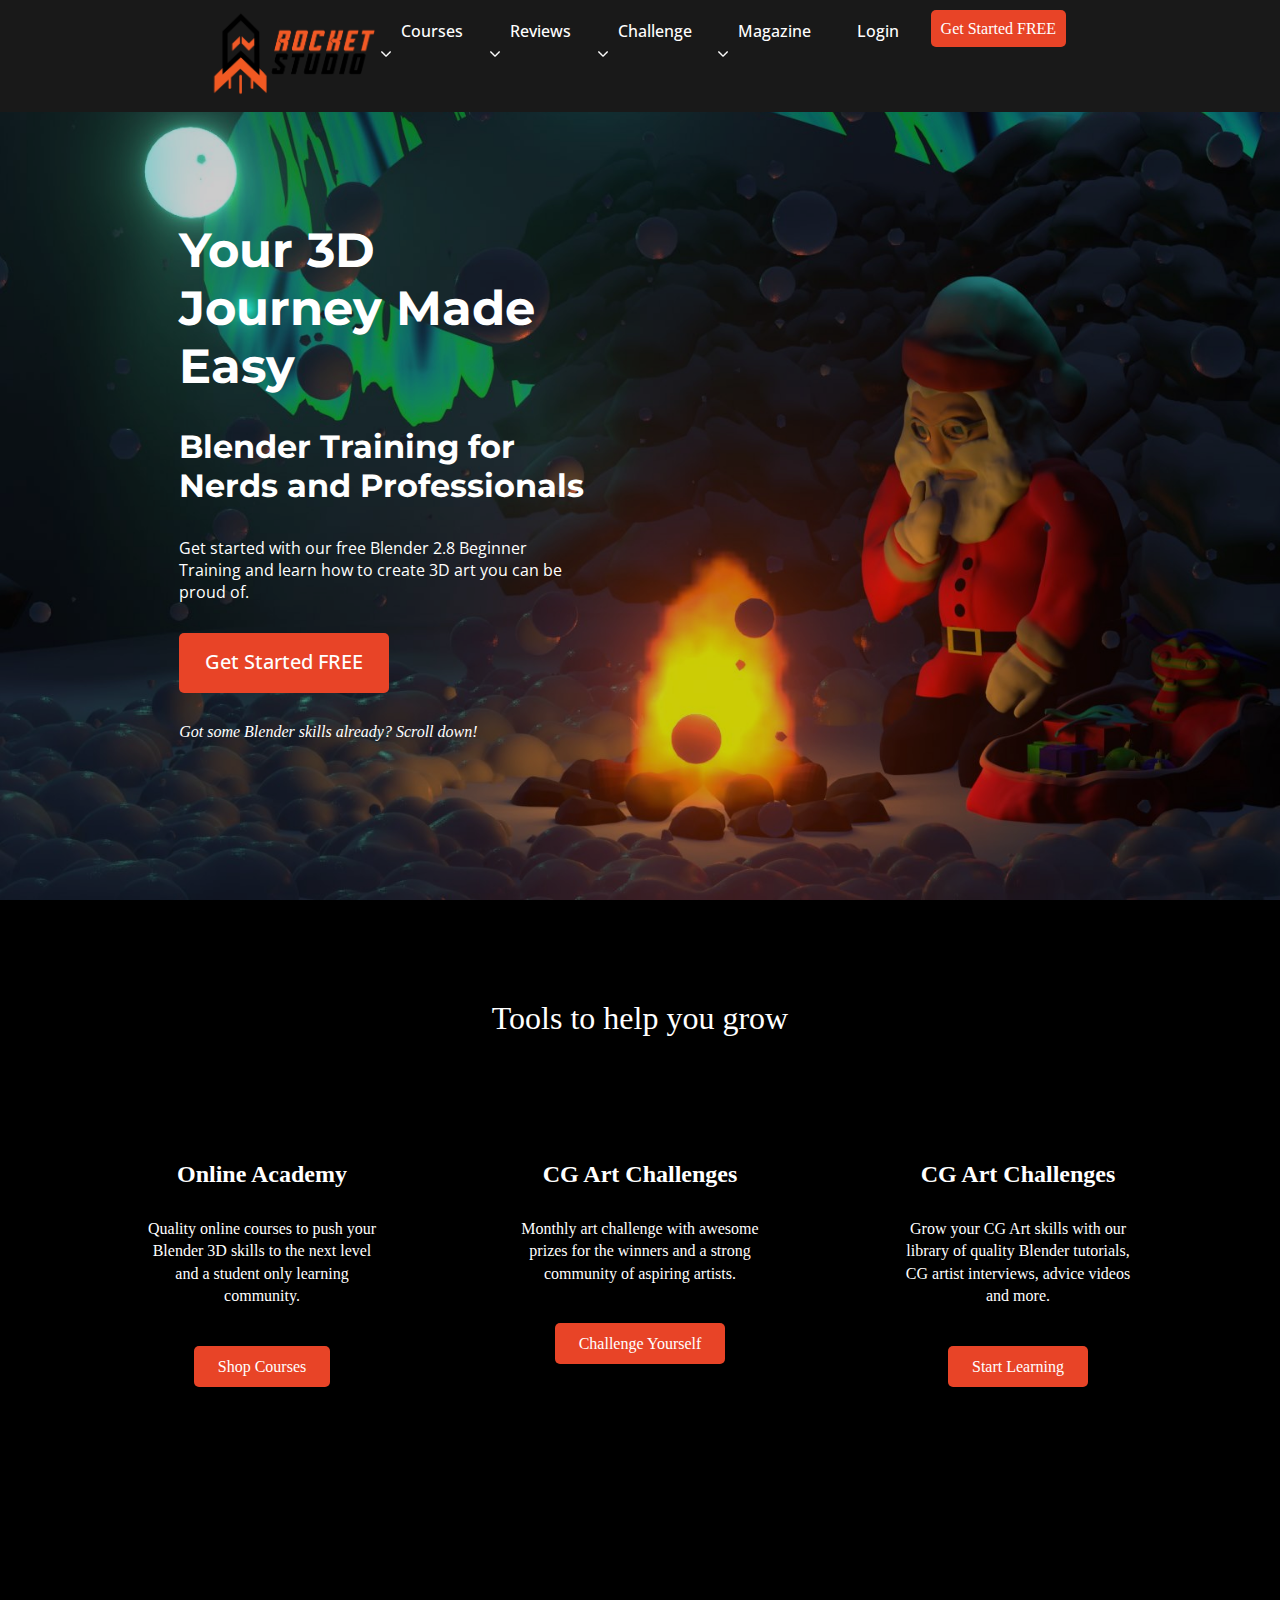
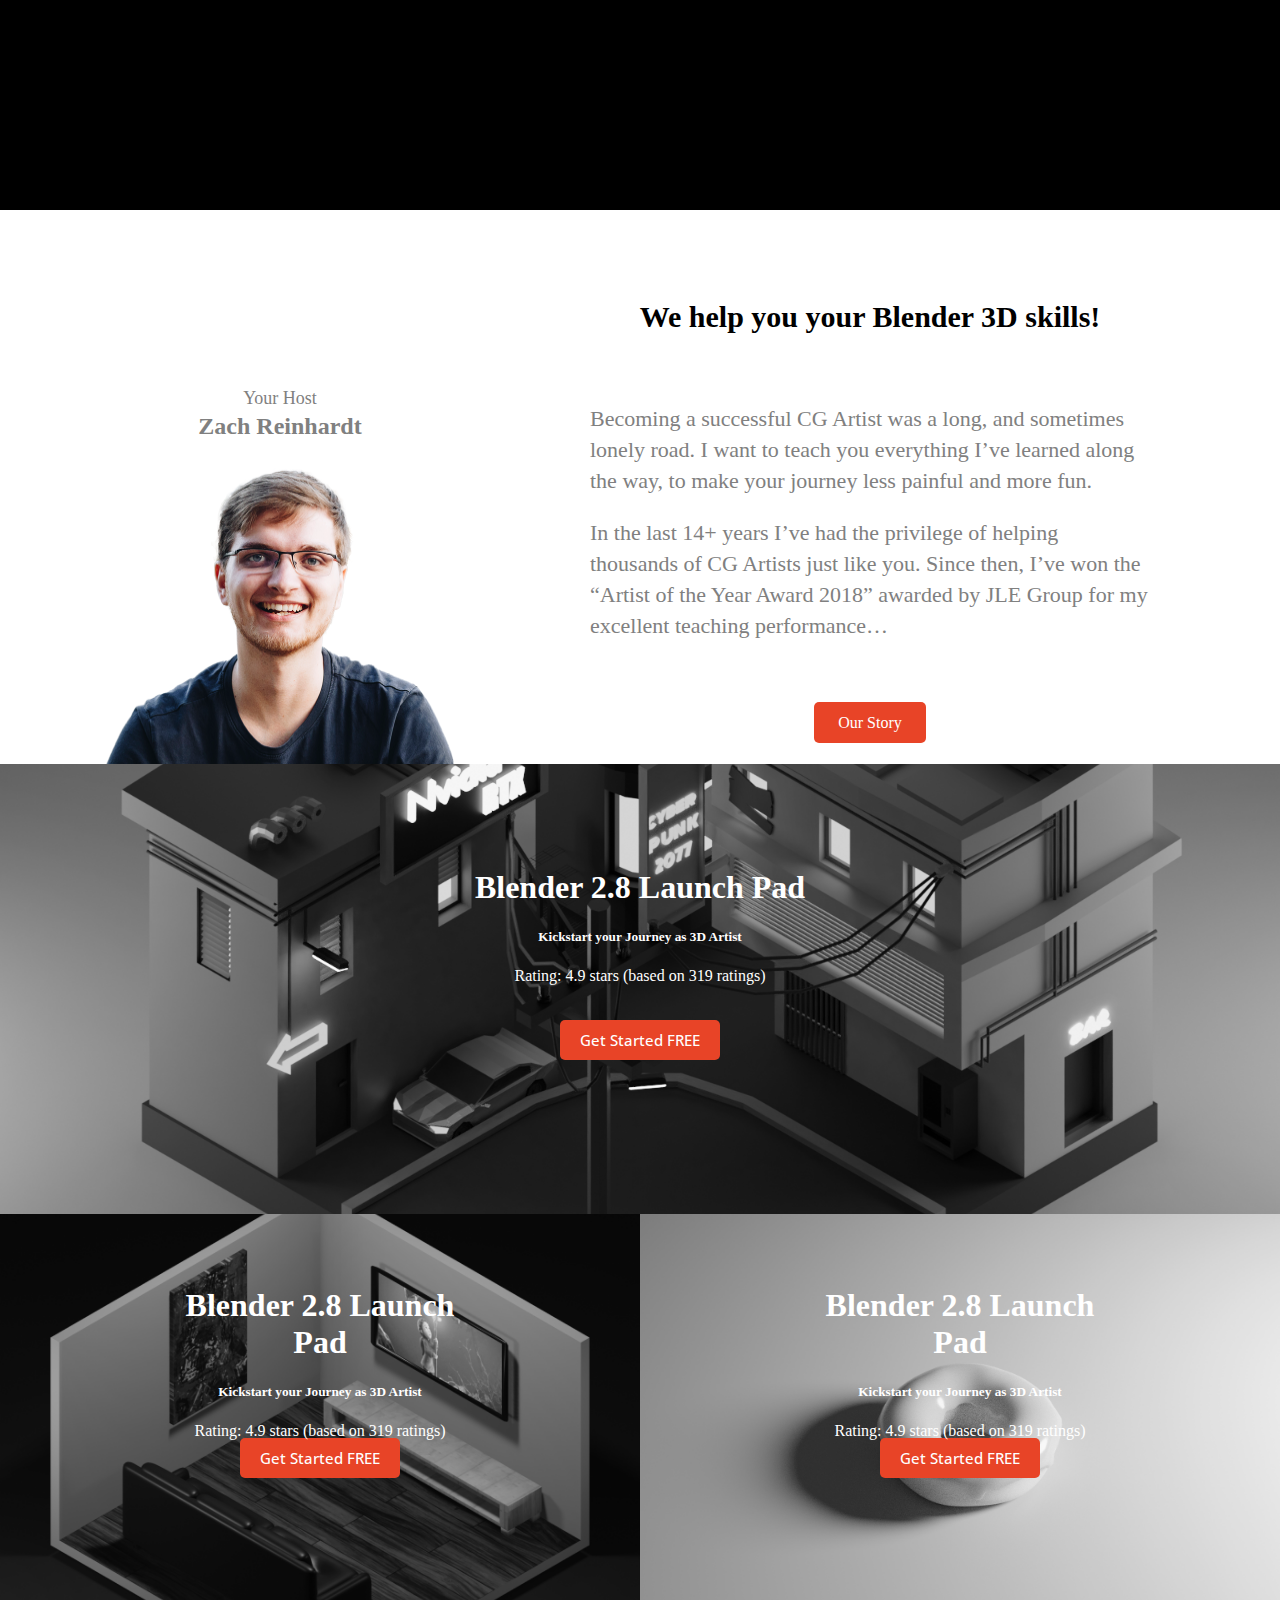
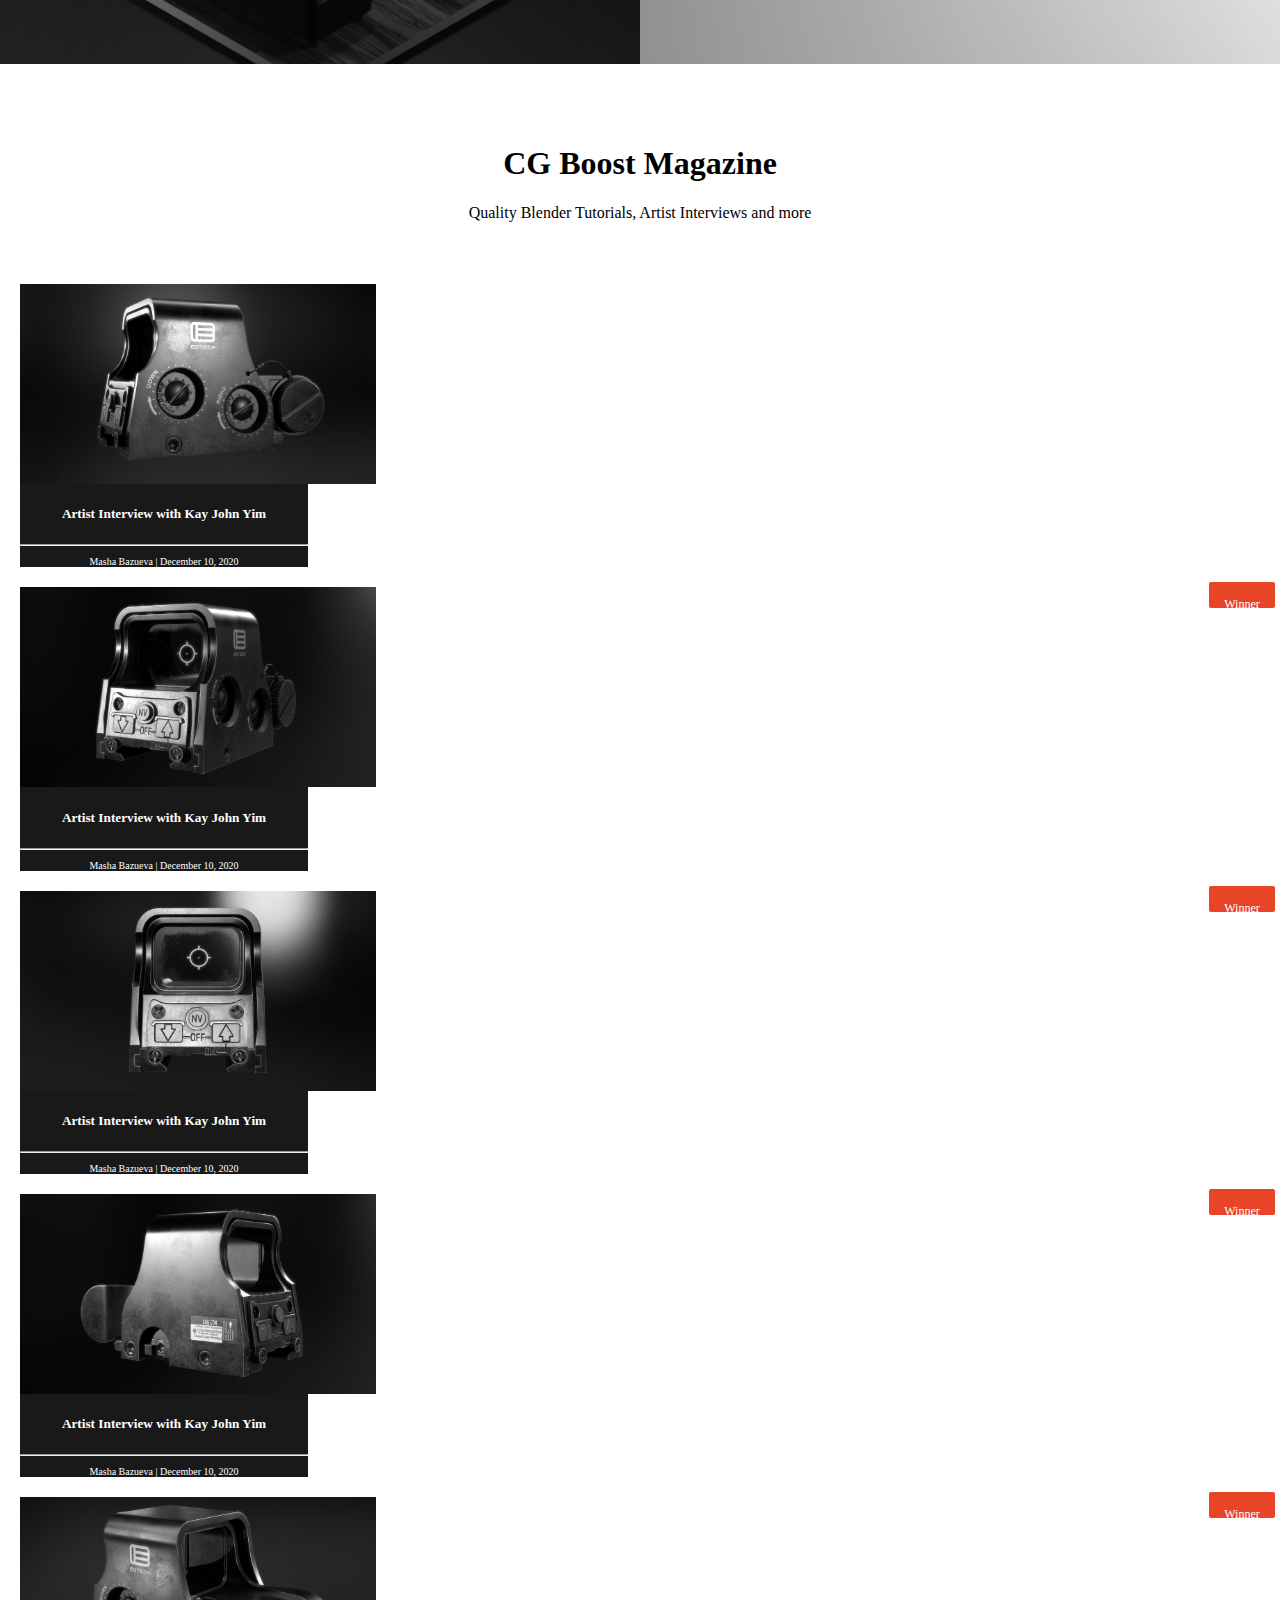
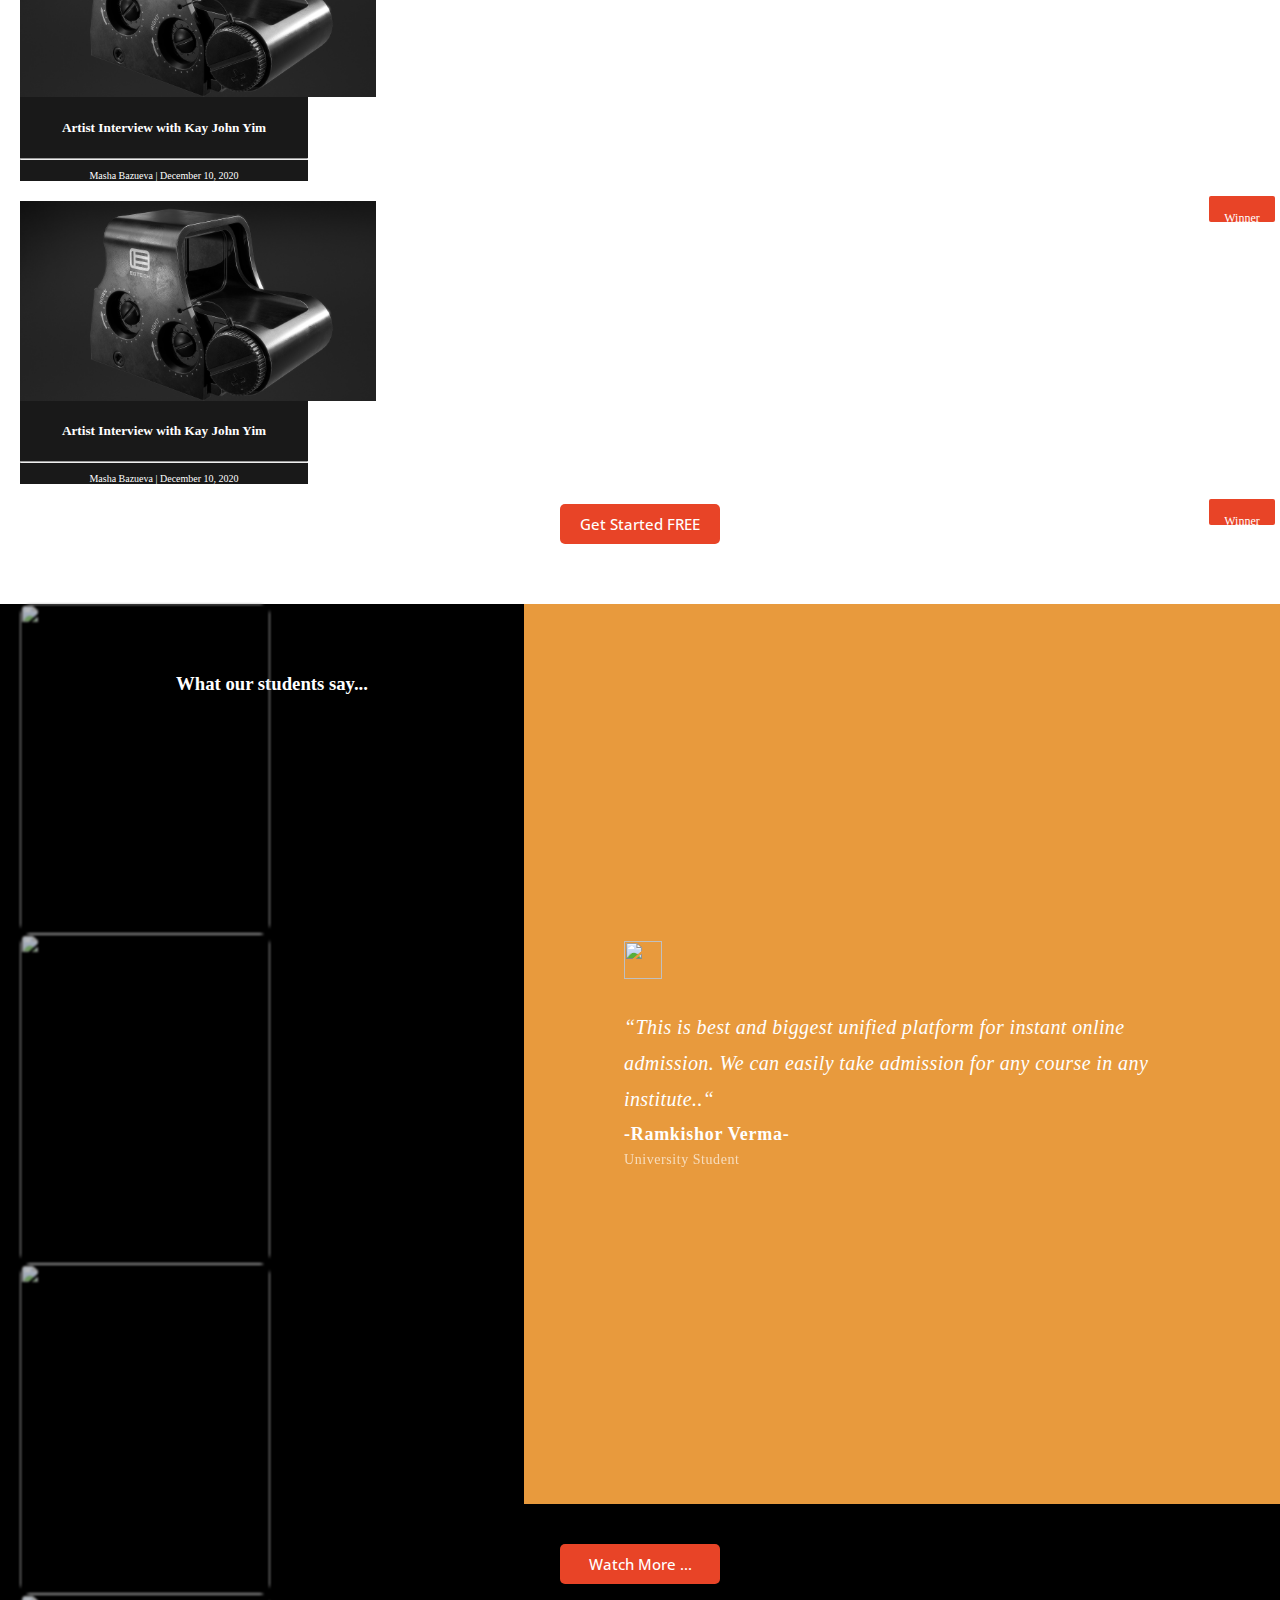
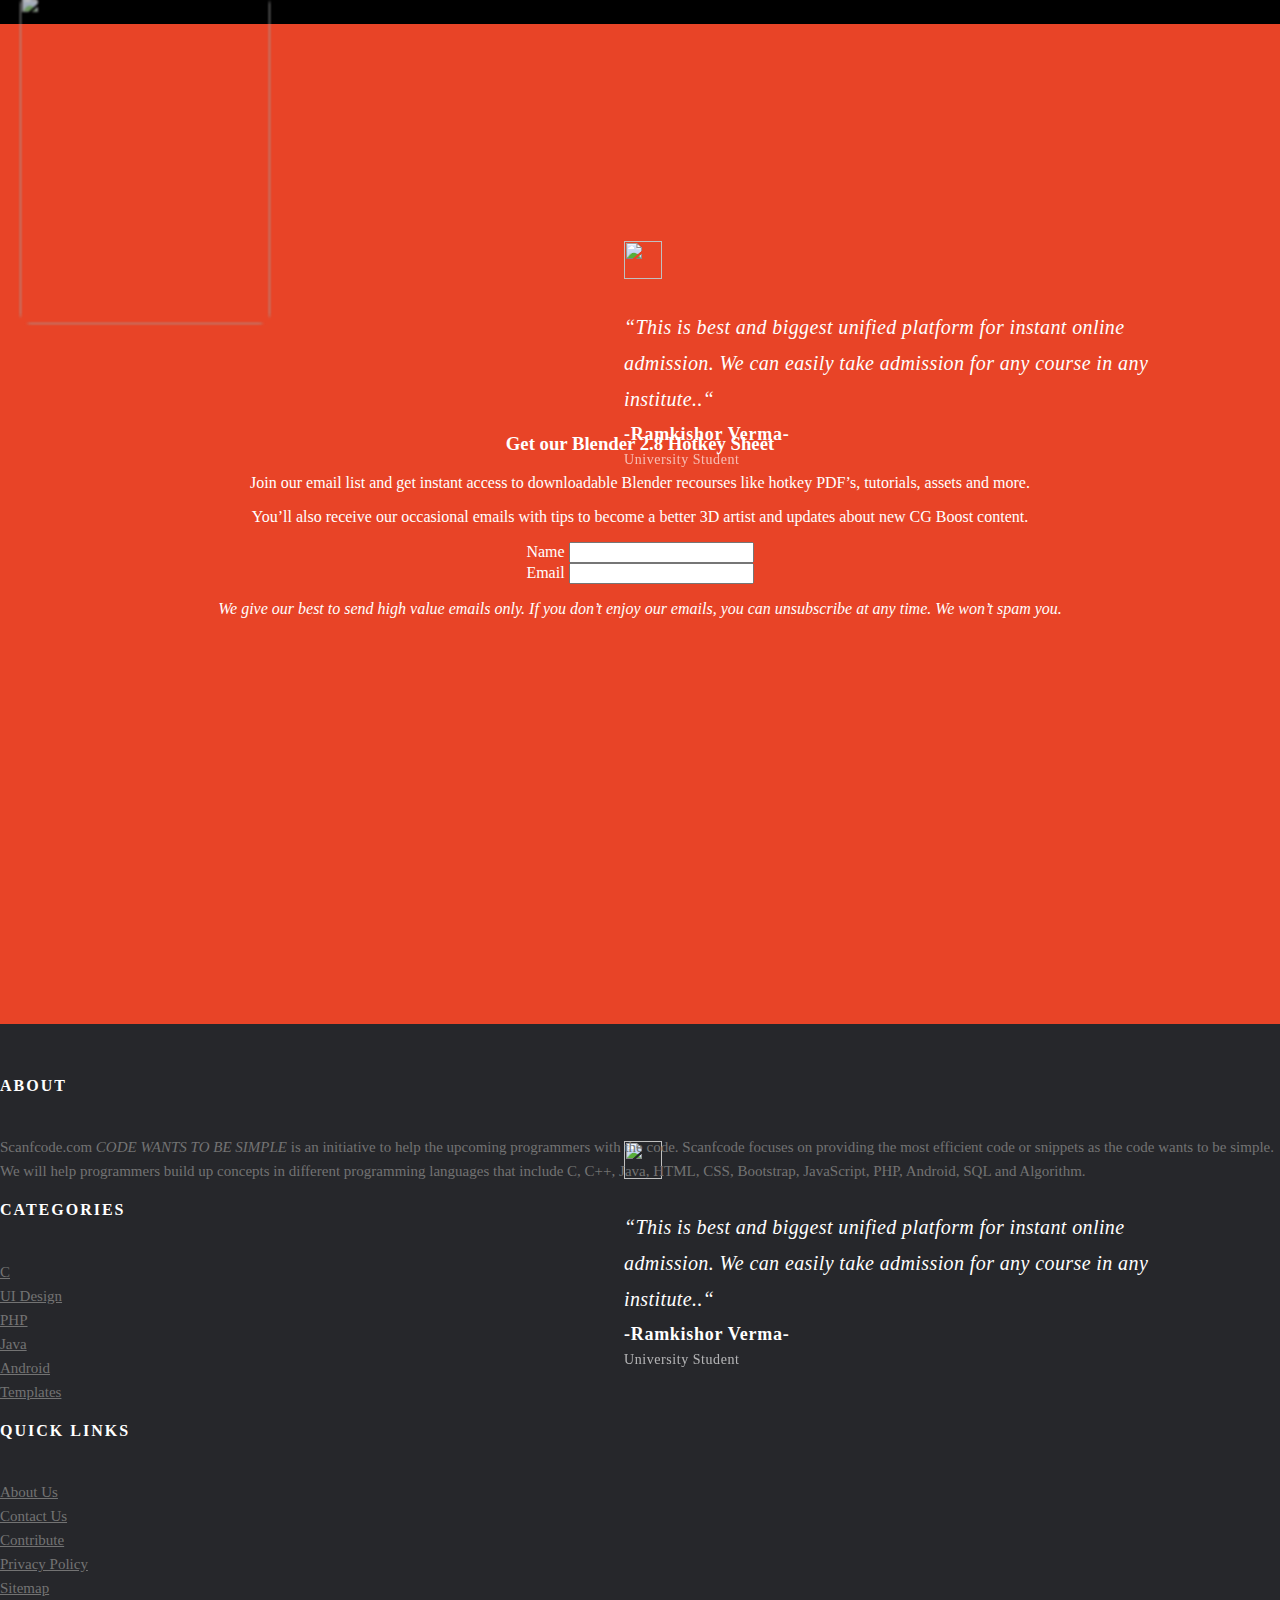
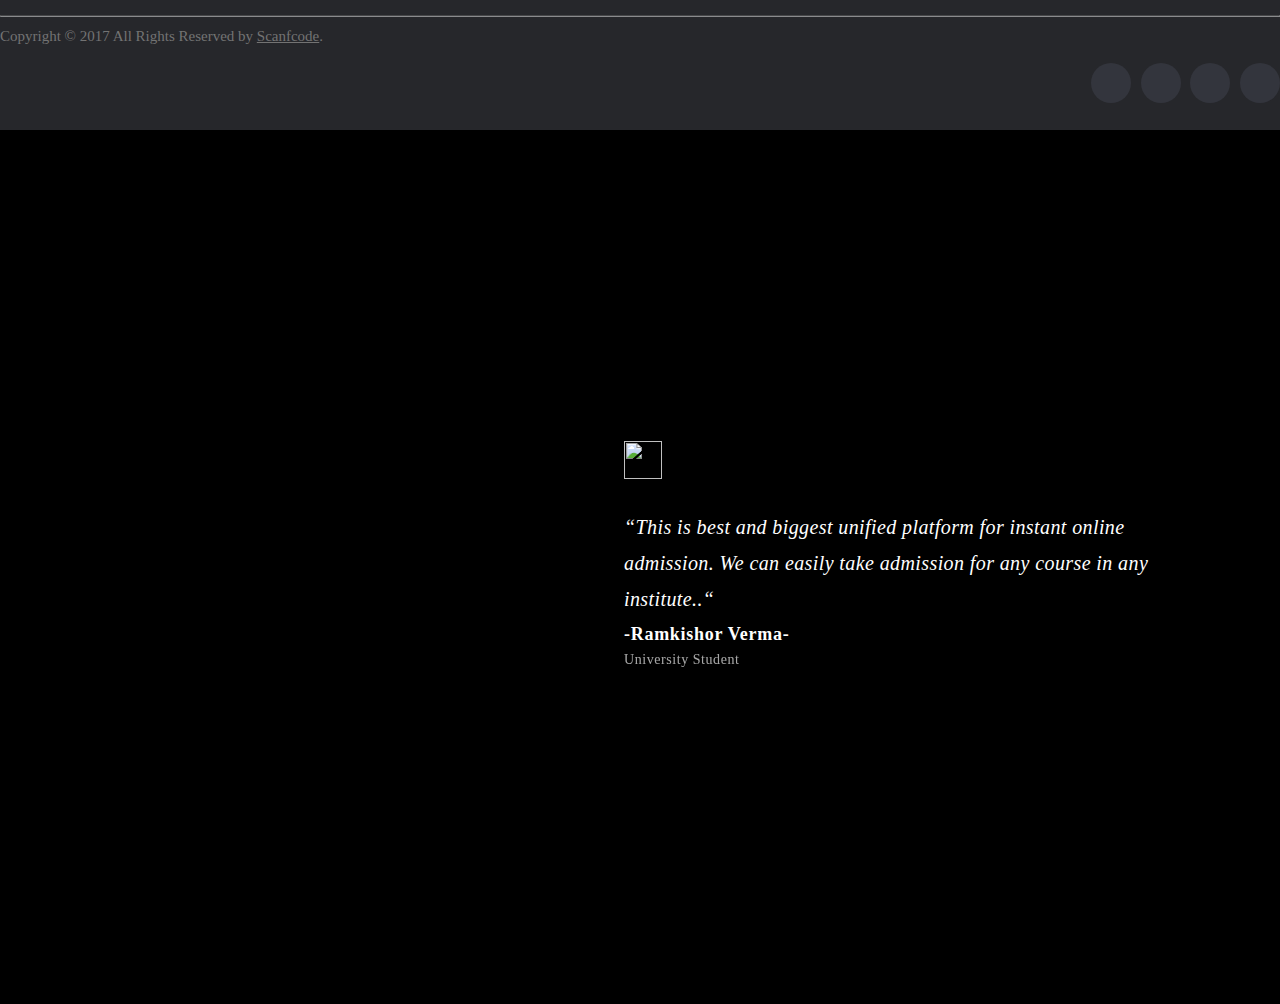
==== commit 2e48d6c3: "dja" ====
--- a/index.html
+++ b/index.html
@@ -14,25 +14,19 @@
         <!-- <link rel="stylesheet" href="./owlcarousel/owl.theme.default.min.css"> -->
         <link rel="stylesheet" href="https://cdnjs.cloudflare.com/ajax/libs/OwlCarousel2/2.3.4/assets/owl.carousel.css" integrity="sha512-UTNP5BXLIptsaj5WdKFrkFov94lDx+eBvbKyoe1YAfjeRPC+gT5kyZ10kOHCfNZqEui1sxmqvodNUx3KbuYI/A==" crossorigin="anonymous" />
         <link rel="stylesheet" href="https://cdnjs.cloudflare.com/ajax/libs/OwlCarousel2/2.3.4/assets/owl.theme.default.css" integrity="sha512-OTcub78R3msOCtY3Tc6FzeDJ8N9qvQn1Ph49ou13xgA9VsH9+LRxoFU6EqLhW4+PKRfU+/HReXmSZXHEkpYoOA==" crossorigin="anonymous" />
-        <link rel="stylesheet" href="/styles/nav.css">
-        <link rel="stylesheet" href="/styles/session.css">
-
-        <link rel="stylesheet" href="/styles/session1.css">
-        <link rel="stylesheet" href="/styles/session2.css">
-        <link rel="stylesheet" href="/styles/session3.css">
-        <link rel="stylesheet" href="/styles/session4.css">
-        <link rel="stylesheet" href="/styles/session5.css">
-        <link rel="stylesheet" href="/styles/session6.css">
-        <link rel="stylesheet" href="/styles/session7.css">
-        <link rel="stylesheet" href="/styles/footer.css">
+        <link rel="stylesheet" href="./styles/nav.css">
+        <link rel="stylesheet" href="./styles/session.css">
+        <link rel="stylesheet" href="./styles/footer.css">
     </head>
-    <body>
+    <body onload="textEffect()">
         <div class="root">
             <div class="root-nav">
                 <div class="nav">
                     <div class="nav-left">
                         <a class="logo-link">
-                            <img class="logo-img" src="https://cgboost.com/wp-content/uploads/2019/01/cropped-190106_CGBoost_CI_logo_color.png" /> 
+                            <!-- <img class="logo-img" src="https://cgboost.com/wp-content/uploads/2019/01/cropped-190106_CGBoost_CI_logo_color.png" />  -->
+                            <img class="logo-img logo-img-dat" src="./image/Product/LOGO-PORT-FINAL-02-03.png" /> 
+
                         </a>
                     </div>
                     <div class="nav-middle">
@@ -138,11 +132,44 @@
                 </div>
             </div>
           </div>
-            <div class="session1" id="session-to-link">
-                
-            </div>
-            <div class="session1">
-                
+            <div class="section2" id="session-to-link">
+                <h1 class="title-sec2">Tools to help you grow</h1>
+                <div class="content-sec2">
+                    <div class="com1-sec2">
+                        <i aria-hidden="true" class="far fa-play-circle"></i>
+                        <h3 class="txt-content">Online Academy</h3>
+                        <p class="txt-bottom">Quality online courses to push your Blender 3D skills to the next level and a student only learning community.</p>
+                        <a class="btn-sec2">Shop Courses</a>
+                    </div>
+                    <div class="com2-sec2">
+                        <i aria-hidden="true" class="fas fa-paint-brush"></i>
+                        <h3 class="txt-content">CG Art Challenges</h3>
+                        <p class="txt-bottom">Monthly art challenge with awesome prizes for the winners and a strong community of aspiring artists.</p>
+                        <a class="btn-sec2">Challenge Yourself</a>
+                    </div>
+                    <div class="com3-sec2">
+                        <i aria-hidden="true" class="far fa-newspaper"></i>
+                        <h3 class="txt-content">CG Art Challenges</h3>
+                        <p class="txt-bottom">Grow your CG Art skills with our library of quality Blender tutorials, CG artist interviews, advice videos and more.</p>
+                        <a class="btn-sec2">Start Learning</a>
+                    </div>
+                </div>
+            </div>
+            <div class="section3">
+                <div class="left-sec3">
+                    <p class="title-sec3">Your Host</p>
+                    <p class="name-sec3">Zach Reinhardt</p>
+                    <img class="img-sec3" src="./image/zach.png" >
+                </div>
+                <div class="right-sec3">
+                    <h1>We help you 
+                        <!-- <span id="txt-sec3"></span> -->
+                        <span id='text'></span>
+                         your Blender 3D skills!</h1>
+                    <p>Becoming a successful CG Artist was a long, and sometimes lonely road. I want to teach you everything I’ve learned along the way, to make your journey less painful and more fun.</p>
+                    <p>In the last 14+ years I’ve had the privilege of helping thousands of CG Artists just like you. Since then, I’ve won the “Artist of the Year Award 2018” awarded by JLE Group for my excellent teaching performance…</p>
+                    <a class="btn-sec3">Our Story</a>
+                </div>
             </div>
             <div class="session4">
                 <div class="session4-one">
@@ -225,8 +252,8 @@
                             <div class="row">
                               <div class="col-sm">
                                 <div class="card card-session5" style="width: 18rem;">
-
-                                    <img src="https://cgboost.com/wp-content/uploads/2020/11/Ozana-Nemcanin_final-768x432.jpg" class="card-img-top" alt="...">
+                                    <!-- <img src="https://cgboost.com/wp-content/uploads/2020/11/Ozana-Nemcanin_final-768x432.jpg" class="card-img-top" alt="..."> -->
+                                    <img src="./image/Product/1.jpg" class="card-img-top" alt="...">
                                     <div class="card-body">
                                         <h5>Artist Interview with Kay John Yim</h5>
                                         <hr>
@@ -242,7 +269,9 @@
                               <div class="col-sm">
                                 <div class="card card-session5" style="width: 18rem;">
                                    
-                                    <img src="https://cgboost.com/wp-content/uploads/2020/11/Ozana-Nemcanin_final-768x432.jpg" class="card-img-top" alt="...">
+                                    <!-- <img src="https://cgboost.com/wp-content/uploads/2020/11/Ozana-Nemcanin_final-768x432.jpg" class="card-img-top" alt="..."> -->
+                                    <img src="./image/Product/2.jpg" class="card-img-top" alt="...">
+
                                     <div class="card-body">
                                         <h5>Artist Interview with Kay John Yim</h5>
                                         <hr>
@@ -257,7 +286,9 @@
                               </div> 
                               <div class="col-sm">
                                 <div class="card card-session5" style="width: 18rem;">
-                                    <img src="https://cgboost.com/wp-content/uploads/2020/11/01_Kay-John-Yim_header-768x432.jpg" class="card-img-top" alt="...">
+                                    <!-- <img src="https://cgboost.com/wp-content/uploads/2020/11/01_Kay-John-Yim_header-768x432.jpg" class="card-img-top" alt="..."> -->
+                                    <img src="./image/Product/3.jpg" class="card-img-top" alt="...">
+
                                     <div class="card-body">
                                         <h5>Artist Interview with Kay John Yim</h5>
                                         <hr>
@@ -274,7 +305,9 @@
                             <div class="row">
                               <div class="col-sm">
                                 <div class="card card-session5" style="width: 18rem;">
-                                    <img src="https://cgboost.com/wp-content/uploads/2020/09/Felipe-Del-Rio_final-768x432.jpg" class="card-img-top" alt="...">
+                                    <!-- <img src="https://cgboost.com/wp-content/uploads/2020/09/Felipe-Del-Rio_final-768x432.jpg" class="card-img-top" alt="..."> -->
+                                    <img src="./image/Product/4.jpg" class="card-img-top" alt="...">
+
                                     <div class="card-body">
                                         <h5>Artist Interview with Kay John Yim</h5>
                                         <hr>
@@ -289,7 +322,9 @@
                               </div>
                               <div class="col-sm">
                                 <div class="card card-session5" style="width: 18rem;">
-                                    <img src="https://cgboost.com/wp-content/uploads/2020/10/cgb_6ways_banner_website-1-768x432.jpg" class="card-img-top" alt="...">
+                                    <!-- <img src="https://cgboost.com/wp-content/uploads/2020/10/cgb_6ways_banner_website-1-768x432.jpg" class="card-img-top" alt="..."> -->
+                                    <img src="./image/Product/5.jpg" class="card-img-top" alt="...">
+
                                     <div class="card-body">
                                         <h5>Artist Interview with Kay John Yim</h5>
                                         <hr>
@@ -304,7 +339,9 @@
                               </div>
                               <div class="col-sm">
                                 <div class="card card-session5" style="width: 18rem;">
-                                    <img src="https://cgboost.com/wp-content/uploads/2020/09/Felipe-Del-Rio_final-768x432.jpg" class="card-img-top" alt="...">
+                                    <!-- <img src="https://cgboost.com/wp-content/uploads/2020/09/Felipe-Del-Rio_final-768x432.jpg" class="card-img-top" alt="..."> -->
+                                    <img src="./image/Product/5.jpg" class="card-img-top" alt="...">
+
                                     <div class="card-body">
                                         <h5>Artist Interview with Kay John Yim</h5>
                                         <hr>
@@ -459,7 +496,7 @@
                         <div class="row">
                         <div class="col-sm">
                             <div class="session7-image">
-                                <img src="./image/2020_03_10_blender_hotkey_sheet_pages_thumb_small.png" alt="" srcset="">
+                                <!-- <img src="./image/2020_03_10_blender_hotkey_sheet_pages_thumb_small.png" alt="" srcset=""> -->
                             </div>
                         </div>
                         <div class="col-sm">
@@ -537,8 +574,8 @@
                             <li><a class="facebook" href="#"><i class="fab fa-facebook"></i></a></li>
                             <li><a class="twitter" href="#"><i class="fab fa-twitter"></i></a></li>
                             <li><a class="dribbble" href="#"><i class="fab fa-dribbble"></i></a></li>
-                            <li><a class="linkedin" href="#"><i class="fab fa-linkedin"></i></a></li>   
-                            <!-- <i class="fab fa-facebook"></i> -->
+                            <li><a class="linkedin" href="#"><i class="fab fa-linkedin"></i></a></li>
+                            
                           </ul>
                         </div>
                       </div>
@@ -549,6 +586,7 @@
         <script src="https://ajax.googleapis.com/ajax/libs/jquery/3.5.1/jquery.min.js"></script>
         <script src="https://cdnjs.cloudflare.com/ajax/libs/OwlCarousel2/2.3.4/owl.carousel.min.js" integrity="sha512-bPs7Ae6pVvhOSiIcyUClR7/q2OAsRiovw4vAkX+zJbw3ShAeeqezq50RIIcIURq7Oa20rW2n2q+fyXBNcU9lrw==" crossorigin="anonymous"></script>
         <script src="https://md-aqil.github.io/images/swiper.min.js"></script>
+        <script src="./action/section3.js"></script>
 
         <script>
             $('.owl-carousel').owlCarousel({
@@ -608,7 +646,59 @@
                 swiper: galleryThumbs
             }
         });
-        
+        // function([string1, string2],target id,[color1,color2])    
+
+
+        consoleText(['enhance', 'improve', 'boost','skyrocket','refine'], 'text',['tomato','tomato','tomato','tomato','tomato']);
+
+        function consoleText(words, id, colors) {
+        if (colors === undefined) colors = ['#fff'];
+        var visible = true;
+        var con = document.getElementById('console');
+        var letterCount = 1;
+        var x = 1;
+        var waiting = false;
+        var target = document.getElementById(id)
+        target.setAttribute('style', 'color:' + colors[0])
+        window.setInterval(function() {
+
+            if (letterCount === 0 && waiting === false) {
+            waiting = true;
+            target.innerHTML = words[0].substring(0, letterCount)
+            window.setTimeout(function() {
+                var usedColor = colors.shift();
+                colors.push(usedColor);
+                var usedWord = words.shift();
+                words.push(usedWord);
+                x = 1;
+                target.setAttribute('style', 'color:' + colors[0])
+                letterCount += x;
+                waiting = false;
+            }, 1000)
+            } else if (letterCount === words[0].length + 1 && waiting === false) {
+            waiting = true;
+            window.setTimeout(function() {
+                x = -1;
+                letterCount += x;
+                waiting = false;
+            }, 1000)
+            } else if (waiting === false) {
+            target.innerHTML = words[0].substring(0, letterCount)
+            letterCount += x;
+            }
+        }, 120)
+        window.setInterval(function() {
+            if (visible === true) {
+            // con.className = 'console-underscore hidden'
+            visible = false;
+
+            } else {
+            // con.className = 'console-underscore'
+
+            visible = true;
+            }
+        }, 400)
+        }
         </script>
     </body>
 </html>--- a/styles/session.css
+++ b/styles/session.css
@@ -97,6 +97,159 @@
     transition: ease .2s;
     transform: scale(1.3);
 }
+/* Section 1 */
+.session1 {
+    position: relative;
+    margin: 0;
+    padding: 0;
+    width: 100%;
+    height: 100%;
+    /* background-image: url("../image/apples.jpg"); */
+    background-image: url("../image/Product/santa.jpg");
+
+    background-size: cover ;
+    background-position: center;
+}
+.background-session{
+    position: absolute;
+    width: 100%;
+    height: 100%;
+    /* background-image: url("../image/apples.jpg"); */
+    background-color: black;
+    opacity: 0.2;
+}
+/* section 2 */
+.section2 {
+    width: 100%;
+    height: 90%;
+}
+.title-sec2 {
+    color: #ffffff;
+    font-size: 32px;
+    text-align: center;
+    font-weight: 500;
+    margin-top: 100px;
+    margin-bottom: 100px;
+}
+.fa-play-circle,
+.fa-paint-brush,
+.fa-newspaper {
+    font-size: 75px;
+    margin-bottom: 20px;
+}
+.content-sec2 {
+    padding: 0 100px;
+    display: flex;
+}
+.com1-sec2{
+  
+    color: white;
+    text-align: center;
+    width: 30%;
+}
+.com2-sec2{
+    
+    color: white;
+    text-align: center;
+    width: 40%;
+}
+.com3-sec2{
+    
+    color: white;
+    text-align: center;
+    width: 30%;
+}
+.txt-bottom {
+    width: 240px;
+    margin: auto;
+    color: #ffffff;
+    font-size: 16px;
+    line-height: 1.4em;
+}
+.txt-content {
+    font-size: 1.5em;
+    margin-bottom: 30px;
+}
+.btn-sec2:hover {
+    cursor: pointer;
+    color: black;
+    background: white;
+    transition: .5s;
+}
+.btn-sec2 {
+    border-radius: 5px;
+    font-weight: 400;
+    position: relative;
+    top: 50px;
+    background: #e84427;
+    color: #ffffff;
+    text-decoration: none;
+    padding: 12px 24px;
+}
+/* secttion 3 */
+#txt-sec3 {
+    color: #e84427;
+}
+.section3 {
+    width: 100%;
+    /* height: 70%; */
+    padding-top: 70px;
+    display: flex;
+    background: white;
+}
+.title-sec3 {
+    position: relative;
+    top: 20px;
+    font-size: 18px;
+    font-weight: 400;
+    color: gray;
+}
+.name-sec3 {
+    font-size: 1.5em;
+    font-weight: bold;
+    color: gray;
+}
+.left-sec3 {
+    margin-left: 100px;
+    padding-top: 70px;
+    text-align: center;
+}
+.right-sec3 {
+    text-align: center;
+}
+.right-sec3 > h1 {
+    text-align: center;
+    font-size: 30px;
+    margin-bottom: 70px;
+}
+.right-sec3 > p {
+    text-align: left;
+    color: gray;
+    font-weight: 400;
+    font-size: 22px;
+    line-height: 1.4em;
+    padding: 0 130px;
+}
+.img-sec3 {
+    width: 360px;
+    height: 300px;
+}
+.btn-sec3 {
+    border-radius: 5px;
+    font-weight: 400;
+    position: relative;
+    top: 50px;
+    background: #e84427;
+    color: #ffffff;
+    text-decoration: none;
+    padding: 12px 24px; 
+}
+.btn-sec3:hover {
+    cursor: pointer;
+    color: white;
+    background: black;
+    transition: .5s;
+}
 /* Session 4 */
 
 .session4{
@@ -127,13 +280,19 @@
     filter: grayscale(100%);
 }
 .session4-background-one{
-    background-image: url("../image/blender_2-8_launch_pad_thumb.jpg");
+    /* background-image: url("../image/blender_2-8_launch_pad_thumb.jpg"); */
+    background-image: url("../image/Product/cyber\ punk\ final.png");
+
 }
 .session4-background-two{
-    background-image: url("../image/cgb_splp_teaser_still.jpg");
+    /* background-image: url("../image/cgb_splp_teaser_still.jpg"); */
+    background-image: url("../image/Product/living\ room.png");
+
 }
 .session4-background-three{
-    background-image: url("../image/andreas-rocha-wintertravellersii05_cover2-1024x576.jpg");
+    /* background-image: url("../image/andreas-rocha-wintertravellersii05_cover2-1024x576.jpg"); */
+    background-image: url("../image/Product/basic\ donut.png");
+
 }
 .session4-content{
     width: 100%;
@@ -695,4 +854,11 @@
     .testimonial-section .quote{
         height: 60%;
     }
-}+}
+
+
+@import url(https://fonts.googleapis.com/css?family=Khula:700);
+
+.hidden {
+  opacity:0;
+}
